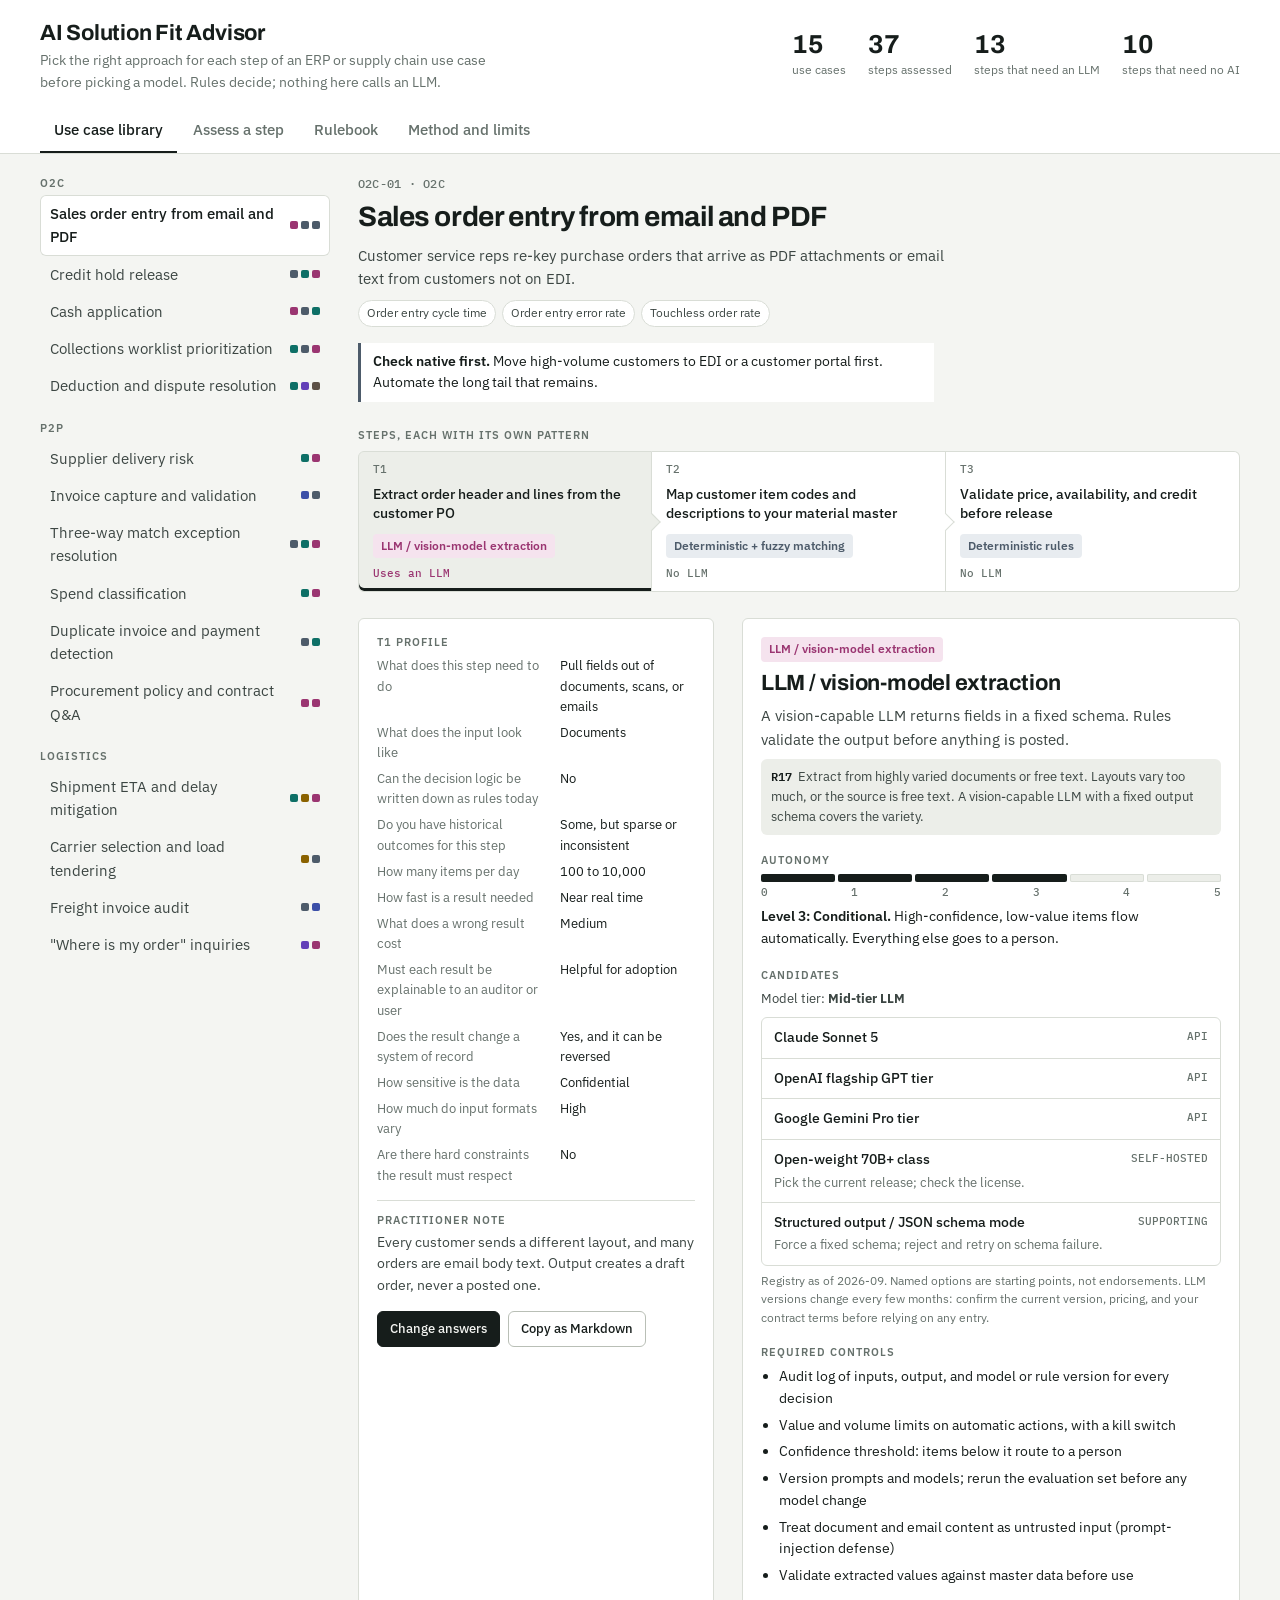
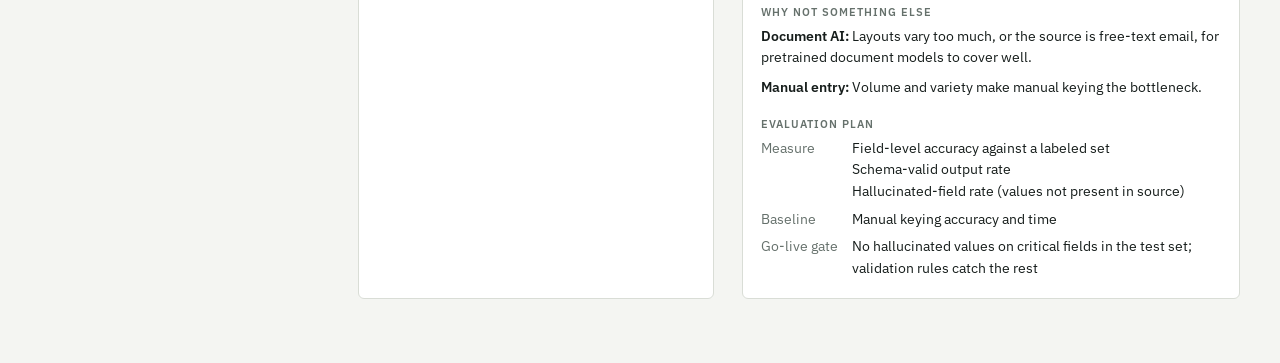
==== index.html @ 7493b0e3 "AI Solution Fit Advisor v1 Rule-based advisor that decomposes ERP and supply chain use cases into st" ====
<!doctype html>
<html lang="en">
<head>
<meta charset="utf-8">
<meta name="viewport" content="width=device-width, initial-scale=1, viewport-fit=cover">
<meta name="description" content="Recommends the right AI approach, or no AI, for each step of an ERP and supply chain use case: rules, ML, optimization, document AI, LLMs, or agents.">
<title>AI Solution Fit Advisor</title>
<link rel="preconnect" href="https://fonts.googleapis.com"><link rel="preconnect" href="https://fonts.gstatic.com" crossorigin><link rel="stylesheet" href="https://fonts.googleapis.com/css2?family=Archivo:wght@600;700&family=IBM+Plex+Mono:wght@500;600&family=IBM+Plex+Sans:wght@400;500;600&display=swap">
<style>
:root {
  --ground: #f4f5f2;
  --surface: #ffffff;
  --surface-2: #eceee9;
  --ink: #161d1b;
  --ink-2: #3c4643;
  --muted: #66716c;
  --line: #d9ddd6;
  --line-strong: #b9bfb6;
  --accent: #1d4ea3;
  --accent-soft: #e3eaf7;
  --focus: #1d4ea3;

  --f-deterministic: #4d5b6a;
  --f-ml: #0d6f66;
  --f-optimization: #8a6200;
  --f-document: #3b4fa8;
  --f-llm: #9a3571;
  --f-agentic: #6340b8;
  --f-human: #5c5046;
  --f-bg-deterministic: #e8ecf0;
  --f-bg-ml: #dff0ed;
  --f-bg-optimization: #f5ecd6;
  --f-bg-document: #e5e9f7;
  --f-bg-llm: #f5e3ee;
  --f-bg-agentic: #ebe5f8;
  --f-bg-human: #efebe6;

  --display: "Archivo", "Helvetica Neue", Arial, sans-serif;
  --body: "IBM Plex Sans", "Segoe UI", system-ui, sans-serif;
  --mono: "IBM Plex Mono", ui-monospace, "SFMono-Regular", Menlo, monospace;
  --radius: 6px;
}
@media (prefers-color-scheme: dark) {
  :root:not([data-theme="light"]) {
    color-scheme: dark;
    --ground: #121614;
    --surface: #1a1f1d;
    --surface-2: #232927;
    --ink: #e9ece8;
    --ink-2: #c3cac6;
    --muted: #93a09a;
    --line: #2f3734;
    --line-strong: #46504c;
    --accent: #8eb0ef;
    --accent-soft: #1f2b40;
    --focus: #8eb0ef;
    --f-deterministic: #a9b7c6;
    --f-ml: #6fd0c4;
    --f-optimization: #e2bb5c;
    --f-document: #a4b3f0;
    --f-llm: #eb95c7;
    --f-agentic: #bca5f2;
    --f-human: #cdbfb2;
    --f-bg-deterministic: #252c34;
    --f-bg-ml: #16302d;
    --f-bg-optimization: #33290f;
    --f-bg-document: #1f2640;
    --f-bg-llm: #3a1d2f;
    --f-bg-agentic: #2a2140;
    --f-bg-human: #2e2925;
  }
}
:root[data-theme="dark"] {
  color-scheme: dark;
  --ground: #121614;
  --surface: #1a1f1d;
  --surface-2: #232927;
  --ink: #e9ece8;
  --ink-2: #c3cac6;
  --muted: #93a09a;
  --line: #2f3734;
  --line-strong: #46504c;
  --accent: #8eb0ef;
  --accent-soft: #1f2b40;
  --focus: #8eb0ef;
  --f-deterministic: #a9b7c6;
  --f-ml: #6fd0c4;
  --f-optimization: #e2bb5c;
  --f-document: #a4b3f0;
  --f-llm: #eb95c7;
  --f-agentic: #bca5f2;
  --f-human: #cdbfb2;
  --f-bg-deterministic: #252c34;
  --f-bg-ml: #16302d;
  --f-bg-optimization: #33290f;
  --f-bg-document: #1f2640;
  --f-bg-llm: #3a1d2f;
  --f-bg-agentic: #2a2140;
  --f-bg-human: #2e2925;
}

* { box-sizing: border-box; }
body {
  margin: 0;
  background: var(--ground);
  color: var(--ink);
  font: 15px/1.55 var(--body);
  -webkit-font-smoothing: antialiased;
}
button, select, input { font: inherit; color: inherit; }
:focus-visible { outline: 2px solid var(--focus); outline-offset: 2px; }
h1, h2, h3, h4 { font-family: var(--display); text-wrap: balance; margin: 0; line-height: 1.2; }
p { margin: 0; }
.wrap { max-width: 1240px; margin: 0 auto; padding-inline: 20px; }

/* Header */
.top { border-bottom: 1px solid var(--line); background: var(--surface); }
.top-inner { display: flex; flex-wrap: wrap; align-items: flex-end; justify-content: space-between; gap: 16px; padding-block: 20px 0; }
.brand h1 { font-size: 22px; font-weight: 700; letter-spacing: -0.01em; }
.brand p { color: var(--muted); font-size: 14px; margin-top: 4px; max-width: 60ch; }
.tabs { display: flex; gap: 2px; margin-top: 14px; flex-wrap: wrap; }
.tab { border: 0; background: none; padding: 10px 14px; cursor: pointer; color: var(--muted); border-bottom: 2px solid transparent; font-weight: 500; }
.tab[aria-selected="true"] { color: var(--ink); border-bottom-color: var(--ink); }
.tab:hover { color: var(--ink); }
.headline { display: flex; gap: 22px; flex-wrap: wrap; padding-bottom: 14px; }
.hstat { display: flex; flex-direction: column; }
.hstat b { font-family: var(--display); font-size: 26px; font-weight: 700; font-variant-numeric: tabular-nums; line-height: 1; }
.hstat span { font-size: 12px; color: var(--muted); margin-top: 4px; max-width: 18ch; }

main { padding-block: 24px 64px; }
.view[hidden] { display: none !important; }

/* Library layout */
.lib { display: grid; grid-template-columns: 290px minmax(0, 1fr); gap: 28px; align-items: start; }
.uc-nav { position: sticky; top: calc(env(safe-area-inset-top, 0px) + 12px); }
.uc-group + .uc-group { margin-top: 18px; }
.uc-group h3 { font: 600 11px/1 var(--body); letter-spacing: 0.09em; text-transform: uppercase; color: var(--muted); margin-bottom: 6px; }
.uc-item { display: grid; grid-template-columns: 1fr auto; gap: 8px; align-items: center; width: 100%; text-align: left; border: 0; background: none; padding: 7px 10px; border-radius: var(--radius); cursor: pointer; color: var(--ink-2); }
.uc-item:hover { background: var(--surface-2); }
.uc-item[aria-current="true"] { background: var(--surface); color: var(--ink); box-shadow: inset 0 0 0 1px var(--line); font-weight: 500; }
.dots { display: flex; gap: 3px; }
.dot { width: 8px; height: 8px; border-radius: 2px; background: var(--c); }
.uc-select { display: none; width: 100%; padding: 10px; border: 1px solid var(--line-strong); border-radius: var(--radius); background: var(--surface); }

.uc-head { display: grid; gap: 10px; }
.eyebrow { font: 500 12px/1 var(--mono); color: var(--muted); letter-spacing: 0.02em; }
.uc-head h2 { font-size: 28px; font-weight: 700; letter-spacing: -0.015em; }
.uc-head .problem { color: var(--ink-2); max-width: 68ch; }
.kpis { display: flex; flex-wrap: wrap; gap: 6px; }
.kpi { font-size: 12px; padding: 3px 8px; border: 1px solid var(--line); border-radius: 99px; color: var(--ink-2); background: var(--surface); }
.native { margin-top: 6px; border-left: 3px solid var(--f-deterministic); padding: 8px 12px; background: var(--surface); max-width: 72ch; font-size: 14px; }
.native b { font-weight: 600; }

/* Decomposition strip */
.section-label { font: 600 11px/1 var(--body); letter-spacing: 0.09em; text-transform: uppercase; color: var(--muted); margin: 28px 0 10px; }
.flow { display: grid; grid-auto-flow: column; grid-auto-columns: minmax(190px, 1fr); gap: 0; overflow-x: auto; padding-bottom: 4px; }
.step { position: relative; text-align: left; border: 1px solid var(--line); background: var(--surface); padding: 12px 14px 12px; cursor: pointer; display: grid; gap: 10px; align-content: space-between; min-height: 120px; }
.step + .step { border-left: 0; }
.step:first-child { border-radius: var(--radius) 0 0 var(--radius); }
.step:last-child { border-radius: 0 var(--radius) var(--radius) 0; }
.step:not(:last-child)::after { content: ""; position: absolute; right: -7px; top: 50%; width: 12px; height: 12px; background: var(--surface); border-top: 1px solid var(--line); border-right: 1px solid var(--line); transform: translateY(-50%) rotate(45deg); z-index: 1; }
.step[aria-pressed="true"] { background: var(--surface-2); box-shadow: inset 0 -3px 0 var(--ink); }
.step[aria-pressed="true"]:not(:last-child)::after { background: var(--surface-2); }
.step .sid { font: 500 11px/1 var(--mono); color: var(--muted); }
.step .sname { font-weight: 500; font-size: 14px; line-height: 1.35; }
.chip { display: inline-flex; align-items: center; gap: 6px; font-size: 12px; font-weight: 600; padding: 3px 8px; border-radius: 4px; color: var(--c); background: var(--cb); width: fit-content; }
.llm-flag { font: 500 11px/1 var(--mono); color: var(--muted); }
.llm-flag.yes { color: var(--f-llm); }

/* Result */
.result { display: grid; grid-template-columns: minmax(0, 5fr) minmax(0, 7fr); gap: 28px; margin-top: 22px; }
.card { background: var(--surface); border: 1px solid var(--line); border-radius: var(--radius); padding: 18px; }
.profile dl { display: grid; grid-template-columns: minmax(0, 1.25fr) minmax(0, 1fr); gap: 6px 14px; margin: 0; font-size: 13px; }
.profile dt { color: var(--muted); }
.profile dd { margin: 0; color: var(--ink); }
.curator { margin-top: 14px; padding-top: 14px; border-top: 1px solid var(--line); font-size: 14px; color: var(--ink-2); }
.curator b { display: block; font: 600 11px/1 var(--body); letter-spacing: 0.09em; text-transform: uppercase; color: var(--muted); margin-bottom: 6px; }
.btn { border: 1px solid var(--line-strong); background: var(--surface); padding: 7px 12px; border-radius: var(--radius); cursor: pointer; font-size: 13px; font-weight: 500; }
.btn:hover { background: var(--surface-2); }
.btn.primary { background: var(--ink); color: var(--ground); border-color: var(--ink); }
.btn-row { display: flex; gap: 8px; flex-wrap: wrap; margin-top: 14px; }

.rec { display: grid; gap: 20px; }
.rec-head { display: grid; gap: 8px; }
.rec-head h3 { font-size: 22px; font-weight: 700; letter-spacing: -0.01em; }
.rec-head .summary { color: var(--ink-2); }
.rule-fired { font-size: 13px; color: var(--ink-2); background: var(--surface-2); border-radius: var(--radius); padding: 8px 10px; }
.rule-fired code { font-family: var(--mono); font-size: 12px; font-weight: 600; color: var(--ink); margin-right: 6px; }
.block h4 { font: 600 11px/1 var(--body); letter-spacing: 0.09em; text-transform: uppercase; color: var(--muted); margin-bottom: 8px; }

.meter { display: grid; grid-template-columns: repeat(6, 1fr); gap: 3px; }
.meter span { height: 8px; border-radius: 2px; background: var(--surface-2); box-shadow: inset 0 0 0 1px var(--line); }
.meter span.on { background: var(--ink); box-shadow: none; }
.meter span.cap { background: repeating-linear-gradient(135deg, var(--line-strong) 0 3px, transparent 3px 6px); box-shadow: inset 0 0 0 1px var(--line); }
.meter-legend { display: flex; justify-content: space-between; font: 500 11px/1 var(--mono); color: var(--muted); margin-top: 5px; }
.auto-text { margin-top: 8px; font-size: 14px; }
.auto-text b { font-weight: 600; }
.caps { margin: 6px 0 0; padding-left: 18px; font-size: 13px; color: var(--muted); }

.cands { display: grid; gap: 0; border: 1px solid var(--line); border-radius: var(--radius); overflow: hidden; }
.cand { display: grid; grid-template-columns: minmax(0, 1fr) auto; gap: 2px 12px; padding: 9px 12px; font-size: 14px; }
.cand + .cand { border-top: 1px solid var(--line); }
.cand .n { font-weight: 500; }
.cand .k { font: 500 11px/1.8 var(--mono); color: var(--muted); text-transform: uppercase; }
.cand .note { grid-column: 1 / -1; color: var(--muted); font-size: 13px; }
.tier { font-size: 13px; color: var(--ink-2); margin-bottom: 8px; }

ul.plain { margin: 0; padding-left: 18px; display: grid; gap: 5px; font-size: 14px; }
.whynot { display: grid; gap: 8px; }
.whynot div { font-size: 14px; }
.whynot b { font-weight: 600; }
.evalp { display: grid; grid-template-columns: auto 1fr; gap: 6px 14px; font-size: 14px; margin: 0; }
.evalp dt { color: var(--muted); }
.evalp dd { margin: 0; }
.notes { border-left: 3px solid var(--accent); background: var(--accent-soft); padding: 10px 12px; border-radius: 0 var(--radius) var(--radius) 0; }
.notes ul { font-size: 14px; }
.disclaimer { font-size: 12px; color: var(--muted); }

/* Assess */
.assess { display: grid; grid-template-columns: minmax(0, 5fr) minmax(0, 7fr); gap: 28px; align-items: start; }
.assess-form { display: grid; gap: 14px; }
.assess-form .intro { color: var(--ink-2); font-size: 14px; }
.field { display: grid; gap: 4px; }
.field label { font-weight: 500; font-size: 14px; }
.field .help { font-size: 12px; color: var(--muted); }
.field select { padding: 8px 10px; border: 1px solid var(--line-strong); border-radius: var(--radius); background: var(--surface); width: 100%; }
.field.changed select { border-color: var(--accent); box-shadow: 0 0 0 1px var(--accent); }
.loaded-from { font-size: 13px; color: var(--muted); }

/* Rulebook */
.tbl-wrap { overflow-x: auto; border: 1px solid var(--line); border-radius: var(--radius); background: var(--surface); }
table { border-collapse: collapse; width: 100%; font-size: 14px; }
th, td { text-align: left; padding: 9px 12px; border-bottom: 1px solid var(--line); vertical-align: top; }
th { font: 600 11px/1.2 var(--body); letter-spacing: 0.08em; text-transform: uppercase; color: var(--muted); background: var(--surface-2); }
tr:last-child td { border-bottom: 0; }
td code { font-family: var(--mono); font-size: 12px; font-weight: 600; }
.prose { max-width: 70ch; display: grid; gap: 14px; }
.prose h2 { font-size: 22px; margin-top: 12px; }
.prose p, .prose li { color: var(--ink-2); }
.prose ul { margin: 0; padding-left: 20px; display: grid; gap: 6px; }
.prose a { color: var(--accent); }
.stack { display: grid; gap: 22px; }

.toast { position: fixed; left: 50%; bottom: calc(env(safe-area-inset-bottom, 0px) + 20px); transform: translateX(-50%); background: var(--ink); color: var(--ground); padding: 8px 14px; border-radius: var(--radius); font-size: 14px; }

@media (max-width: 900px) {
  .lib, .result, .assess { grid-template-columns: 1fr; }
  .uc-nav { position: static; }
  .uc-groups { display: none; }
  .uc-select { display: block; }
}
@media (max-width: 520px) {
  .wrap { padding-inline: 16px; }
  .headline { display: grid; grid-template-columns: repeat(4, minmax(0, 1fr)); gap: 10px; width: 100%; }
  .hstat b { font-size: 21px; }
  .hstat span { font-size: 11px; }
  .uc-head h2 { font-size: 23px; }
  .flow { grid-auto-flow: row; grid-auto-columns: auto; }
  .step + .step { border-left: 1px solid var(--line); border-top: 0; }
  .step:first-child { border-radius: var(--radius) var(--radius) 0 0; }
  .step:last-child { border-radius: 0 0 var(--radius) var(--radius); }
  .step:not(:last-child)::after { right: auto; left: 50%; top: auto; bottom: -7px; transform: translateX(-50%) rotate(135deg); }
  .step { min-height: 0; }
}
@media (prefers-reduced-motion: reduce) { * { transition: none !important; animation: none !important; } }

</style>
</head>
<body>
<header class="top">
  <div class="wrap">
    <div class="top-inner">
      <div class="brand">
        <h1>AI Solution Fit Advisor</h1>
        <p>Pick the right approach for each step of an ERP or supply chain use case before picking a model. Rules decide; nothing here calls an LLM.</p>
      </div>
      <div class="headline" aria-label="Library summary">
        <div class="hstat"><b id="stat-uc">0</b><span>use cases</span></div>
        <div class="hstat"><b id="stat-steps">0</b><span>steps assessed</span></div>
        <div class="hstat"><b id="stat-llm">0</b><span>steps that need an LLM</span></div>
        <div class="hstat"><b id="stat-noai">0</b><span>steps that need no AI</span></div>
      </div>
    </div>
    <nav class="tabs" role="tablist" aria-label="Sections">
      <button class="tab" role="tab" id="tab-library" aria-selected="true">Use case library</button>
      <button class="tab" role="tab" id="tab-assess" aria-selected="false">Assess a step</button>
      <button class="tab" role="tab" id="tab-rules" aria-selected="false">Rulebook</button>
      <button class="tab" role="tab" id="tab-about" aria-selected="false">Method and limits</button>
    </nav>
  </div>
</header>

<main class="wrap">
  <section class="view" id="view-library" role="tabpanel" aria-labelledby="tab-library">
    <div class="lib">
      <aside class="uc-nav">
        <label class="uc-select-label" for="uc-select" hidden>Use case</label>
        <select class="uc-select" id="uc-select" aria-label="Use case"></select>
        <div class="uc-groups" id="uc-groups"></div>
      </aside>
      <div id="uc-detail"></div>
    </div>
  </section>

  <section class="view" id="view-assess" role="tabpanel" aria-labelledby="tab-assess" hidden>
    <div class="assess">
      <form class="card assess-form" id="assess-form" onsubmit="return false">
        <p class="intro">Answer for one step of your use case. The recommendation updates as you change answers. The sample below is loaded from the library; change any answer to see how the recommendation moves.</p>
        <p class="loaded-from" id="loaded-from"></p>
        <div id="assess-fields" class="assess-form"></div>
        <div class="btn-row">
          <button type="button" class="btn primary" id="btn-copy-assess">Copy as Markdown</button>
          <button type="button" class="btn" id="btn-reset">Reset to sample</button>
        </div>
      </form>
      <div class="card" id="assess-result"></div>
    </div>
  </section>

  <section class="view" id="view-rules" role="tabpanel" aria-labelledby="tab-rules" hidden>
    <div class="stack">
      <div class="prose">
        <h2>Rulebook</h2>
        <p>Rules are checked top to bottom and the first match wins. Order encodes precedence: explicit logic beats learned logic, and the shape of the problem beats the format of the input.</p>
      </div>
      <div class="tbl-wrap"><table>
        <thead><tr><th>Rule</th><th>When</th><th>Pattern</th><th>Reason</th></tr></thead>
        <tbody id="rules-body"></tbody>
      </table></div>
      <div class="prose"><h2>Autonomy levels</h2><p>Each pattern has a default level. Error cost, irreversible writes, and explainability requirements cap it.</p></div>
      <div class="tbl-wrap"><table>
        <thead><tr><th>Level</th><th>Name</th><th>Meaning</th></tr></thead>
        <tbody id="auto-body"></tbody>
      </table></div>
      <div class="prose"><h2>Patterns</h2></div>
      <div class="tbl-wrap"><table>
        <thead><tr><th>Pattern</th><th>LLM</th><th>What it is</th><th>Steps in library</th></tr></thead>
        <tbody id="pat-body"></tbody>
      </table></div>
    </div>
  </section>

  <section class="view" id="view-about" role="tabpanel" aria-labelledby="tab-about" hidden>
    <div class="prose">
      <h2>What this is</h2>
      <p>A decision aid for AI architects, SI practices, and presales teams. It breaks an enterprise use case into steps and recommends a solution pattern for each: rules, matching, tabular ML, forecasting, optimization, document AI, LLM patterns, agents, or keeping a person in charge.</p>
      <p>Most use cases turn out to be mixed. A credit hold release process is a rule, a risk model, and an optional LLM summary, not "an AI agent for credit".</p>
      <h2>How it decides</h2>
      <ul>
        <li>Twelve questions describe one step: what it must do, input type, whether the logic is explicit, available history, volume, latency, error cost, explainability, whether it writes to a system of record, data sensitivity, format variability, and constraints.</li>
        <li>An ordered rulebook maps the answers to a pattern. The rule that fired is shown with every result.</li>
        <li>Autonomy, controls, model candidates, and the evaluation plan are derived from the pattern and the answers.</li>
        <li>No LLM is involved in the decision. The same answers always give the same result.</li>
      </ul>
      <h2>Limits</h2>
      <ul>
        <li>The library profiles and notes reflect one practitioner's ERP and supply chain experience. They have not been validated against measured project outcomes.</li>
        <li>Real steps are often borderline between two patterns. Treat the output as a starting position for an architecture review, not a verdict.</li>
        <li>Model names go stale. The registry is dated; check current versions and your contract terms.</li>
        <li>It does not estimate cost or ROI, and it does not look at your data. Data quality problems will break any pattern.</li>
        <li>Scope is O2C, P2P, and logistics. Planning, manufacturing, and service are not covered yet.</li>
      </ul>
      <h2>Source</h2>
      <p>Code is MIT licensed; decision content (rules, patterns, use cases) is CC BY 4.0. Source and issue tracker: <a href="https://github.com/skkanthb/ai-solution-fit-advisor" target="_blank" rel="noopener">github.com/skkanthb/ai-solution-fit-advisor</a>.</p>
    </div>
  </section>
</main>
<textarea id="copy-fallback" hidden rows="8" style="position:fixed;left:16px;right:16px;bottom:70px;width:calc(100% - 32px)" aria-label="Markdown to copy"></textarea>
<div class="toast" id="toast" role="status" hidden></div>

<script>
window.SFA_DATA = {"questions":[{"id":"task","label":"What does this step need to do?","help":"Describe one step, not the whole use case. Most use cases need two or three steps with different patterns.","options":[{"v":"predict","label":"Estimate a score or probability for a record (risk, propensity, ETA)"},{"v":"classify","label":"Assign a category or route (reason code, resolver, taxonomy)"},{"v":"forecast","label":"Predict future values over time (demand, volume, cash)"},{"v":"optimize","label":"Choose the best plan under constraints (allocate, schedule, select)"},{"v":"match","label":"Link records across sources (payment to invoice, item to master)"},{"v":"extract","label":"Pull fields out of documents, scans, or emails"},{"v":"anomaly","label":"Flag unusual or duplicate records"},{"v":"decide","label":"Apply a policy, check, or decision (approve, hold, validate)"},{"v":"answer","label":"Answer questions from policies, contracts, or other documents"},{"v":"generate","label":"Draft text (messages, summaries, explanations)"},{"v":"act","label":"Carry out multi-step actions across systems"}]},{"id":"modality","label":"What does the input look like?","help":"The dominant input for this step.","options":[{"v":"structured","label":"Structured records (ERP tables, master data)"},{"v":"timeseries","label":"Time series (history by period or by event)"},{"v":"documents","label":"Documents (PDF, scans, images)"},{"v":"text","label":"Free text (email, notes, chat)"},{"v":"mixed","label":"Mixed structured and unstructured"}]},{"id":"logic","label":"Can the decision logic be written down as rules today?","help":"If an experienced analyst can state the rule, it is a rule. This is the most important question.","options":[{"v":"full","label":"Yes, fully (tolerances, thresholds, policy tables)"},{"v":"partial","label":"Partly (rules cover the common cases, judgment covers the rest)"},{"v":"none","label":"No (it depends on patterns or judgment)"}]},{"id":"labels","label":"Do you have historical outcomes for this step?","help":"Past decisions or results you could learn from, such as which invoices were paid late or which matches were confirmed.","options":[{"v":"yes","label":"Yes, thousands of recorded outcomes"},{"v":"some","label":"Some, but sparse or inconsistent"},{"v":"none","label":"None"}]},{"id":"volume","label":"How many items per day?","help":"Drives cost and model size.","options":[{"v":"low","label":"Under 100"},{"v":"medium","label":"100 to 10,000"},{"v":"high","label":"Over 10,000"}]},{"id":"latency","label":"How fast is a result needed?","help":"","options":[{"v":"batch","label":"Batch (hourly or daily)"},{"v":"near","label":"Near real time (minutes)"},{"v":"interactive","label":"Interactive (a person is waiting, seconds)"}]},{"id":"errorCost","label":"What does a wrong result cost?","help":"Think financial exposure, compliance, and customer impact.","options":[{"v":"low","label":"Low (easy to spot and correct)"},{"v":"medium","label":"Medium (rework or delay)"},{"v":"high","label":"High (financial loss, compliance breach, customer harm)"}]},{"id":"explain","label":"Must each result be explainable to an auditor or user?","help":"","options":[{"v":"required","label":"Required (audit, regulation, credit decisions)"},{"v":"helpful","label":"Helpful for adoption"},{"v":"none","label":"Not needed"}]},{"id":"writes","label":"Does the result change a system of record?","help":"Posting, releasing, paying, or sending counts as a write.","options":[{"v":"none","label":"No (advisory or read-only)"},{"v":"reversible","label":"Yes, and it can be reversed (draft, hold, reroute)"},{"v":"irreversible","label":"Yes, and it is hard to reverse (payment, release, customer message)"}]},{"id":"sensitivity","label":"How sensitive is the data?","help":"","options":[{"v":"internal","label":"Internal business data"},{"v":"confidential","label":"Confidential (pricing, contracts, customer terms)"},{"v":"regulated","label":"Regulated (personal data, bank or payment data)"}]},{"id":"variability","label":"How much do input formats vary?","help":"For example, one EDI format versus thousands of supplier invoice layouts.","options":[{"v":"low","label":"Low (standard formats)"},{"v":"moderate","label":"Moderate (a known set of layouts)"},{"v":"high","label":"High (open-ended layouts or free text)"}]},{"id":"constraints","label":"Are there hard constraints the result must respect?","help":"Capacity, contracts, budgets, time windows.","options":[{"v":"yes","label":"Yes"},{"v":"no","label":"No"}]}],"patterns":[{"id":"RULES","name":"Deterministic rules","family":"deterministic","usesLLM":false,"summary":"Encode the logic as configuration, decision tables, or code. Check native ERP capability first.","baseAutonomy":5,"whyNot":[{"alt":"LLM","text":"The logic is already known. An LLM would re-derive it probabilistically, add cost and latency, and make the result harder to audit."},{"alt":"Machine learning","text":"Learning a rule you can already state adds training, drift monitoring, and error for no gain."}],"eval":{"metrics":["Rule coverage (share of items decided without manual touch)","Exception rate by rule","Defect rate found in sample audit"],"baseline":"Current manual or native-ERP process","gate":"Zero known rule conflicts; exception queue sized for the team that works it"}},{"id":"FUZZY","name":"Deterministic + fuzzy matching","family":"deterministic","usesLLM":false,"summary":"Exact keys first, then similarity scoring on names, amounts, dates, and references. Route low-confidence matches to a person.","baseAutonomy":4,"whyNot":[{"alt":"LLM","text":"Matching is a scoring problem over structured fields. String similarity and amount/date tolerances are faster, cheaper, and reproducible. An LLM can help only with reading an unusual free-text reference."},{"alt":"Pure rules","text":"Exact-key rules alone leave the long tail (typos, partial payments, truncated references) to manual work."}],"eval":{"metrics":["Auto-match rate","Match precision on a labeled sample (target near 100%)","Recall on known matches"],"baseline":"Current auto-match rate in ERP","gate":"Precision on auto-matched items meets finance tolerance (typically 99%+) before auto-posting"}},{"id":"TABML","name":"Tabular machine learning","family":"ml","usesLLM":false,"summary":"Supervised model (gradient-boosted trees) trained on your historical outcomes, with reason codes per prediction.","baseAutonomy":4,"whyNot":[{"alt":"LLM","text":"LLMs are not trained on your outcome history and do not produce calibrated probabilities on tabular data. A gradient-boosted model is cheaper per prediction, faster, and gives per-record reason codes."},{"alt":"Rules","text":"The signal is a combination of many factors (history, seasonality, counterparty). Hand-written thresholds miss those interactions."}],"eval":{"metrics":["AUC / precision at top-k","Calibration (predicted vs actual rate)","Lift over current rule or heuristic"],"baseline":"Current rule, heuristic, or 'last value' baseline","gate":"Out-of-time backtest beats baseline on the business metric, not only on AUC"}},{"id":"ANOM","name":"Anomaly detection + rules","family":"ml","usesLLM":false,"summary":"Unsupervised scoring of unusual records, layered on explicit checks. Output is a review queue, not an automatic block.","baseAutonomy":1,"whyNot":[{"alt":"LLM","text":"Unusualness is a statistical property of your data distribution. An LLM has no view of that distribution."},{"alt":"Supervised ML","text":"Without confirmed past cases there is nothing to train a classifier on. Start unsupervised and collect reviewer verdicts as labels."}],"eval":{"metrics":["Precision of flagged items after review","Value recovered or prevented","Reviewer workload per week"],"baseline":"Current audit sampling","gate":"Flag volume fits reviewer capacity with precision high enough that reviewers keep using it"}},{"id":"TS","name":"Time-series forecasting","family":"ml","usesLLM":false,"summary":"Statistical and ML forecasters benchmarked against a naive baseline, with forecast intervals.","baseAutonomy":4,"whyNot":[{"alt":"LLM","text":"General LLMs are not forecasting models. Purpose-built statistical, ML, or time-series foundation models are cheaper and measurably better."},{"alt":"Rules","text":"Fixed rules such as 'last year plus 5%' ignore trend shifts and seasonality."}],"eval":{"metrics":["WAPE / MASE by segment","Bias","Forecast value added over naive"],"baseline":"Seasonal naive forecast","gate":"Beats seasonal naive on held-out periods for the segments that matter"}},{"id":"OPT","name":"Mathematical optimization","family":"optimization","usesLLM":false,"summary":"Model the objective and constraints explicitly and solve with an LP/MIP or constraint solver. Planners approve the proposed plan.","baseAutonomy":2,"whyNot":[{"alt":"LLM or agent","text":"Choosing the best plan under hard constraints is a solver problem. LLMs cannot guarantee feasibility or optimality and will violate constraints silently."},{"alt":"Rules","text":"Greedy rules work for simple cases but leave cost on the table when constraints interact."}],"eval":{"metrics":["Cost or service vs current plan","Constraint violations (must be zero)","Planner acceptance rate"],"baseline":"Current planner decisions on the same historical scenarios","gate":"Zero hard-constraint violations on replayed history and a measurable cost or service gain"}},{"id":"DOCAI","name":"Document AI + validation rules","family":"document","usesLLM":false,"summary":"Pretrained document models extract fields; rules validate them against master data. Low-confidence fields go to a person.","baseAutonomy":4,"whyNot":[{"alt":"General LLM","text":"For known document types at volume, pretrained document models give per-field confidence, lower cost, and stable output. Use an LLM or vision model as a fallback for the layouts they miss."},{"alt":"Templates / OCR only","text":"Template OCR breaks every time a supplier changes layout."}],"eval":{"metrics":["Field-level accuracy","Straight-through processing rate","Touches per document"],"baseline":"Current manual keying time and error rate","gate":"Field accuracy on critical fields (amounts, tax, bank) meets finance tolerance with confidence routing on"}},{"id":"LLMEXT","name":"LLM / vision-model extraction","family":"llm","usesLLM":true,"summary":"A vision-capable LLM returns fields in a fixed schema. Rules validate the output before anything is posted.","baseAutonomy":3,"whyNot":[{"alt":"Document AI","text":"Layouts vary too much, or the source is free-text email, for pretrained document models to cover well."},{"alt":"Manual entry","text":"Volume and variety make manual keying the bottleneck."}],"eval":{"metrics":["Field-level accuracy against a labeled set","Schema-valid output rate","Hallucinated-field rate (values not present in source)"],"baseline":"Manual keying accuracy and time","gate":"No hallucinated values on critical fields in the test set; validation rules catch the rest"}},{"id":"SMALL","name":"Small / fine-tuned text classifier","family":"ml","usesLLM":false,"summary":"Embeddings or a small fine-tuned encoder trained on your labeled text. Cheap at volume and consistent.","baseAutonomy":4,"whyNot":[{"alt":"Large LLM","text":"With labeled examples, a small classifier matches or beats a large LLM on a fixed label set at a fraction of the cost and latency."},{"alt":"Keyword rules","text":"Keyword rules break on phrasing variation and need constant upkeep."}],"eval":{"metrics":["Macro F1 across classes","Accuracy on high-value classes","Share auto-classified above confidence threshold"],"baseline":"Current manual coding or keyword rules","gate":"Meets accuracy target on held-out data, with low-confidence items routed to review"}},{"id":"LLMCLS","name":"LLM classification (bootstrap)","family":"llm","usesLLM":true,"summary":"A small, fast LLM classifies with few-shot examples while labels are scarce. Plan to replace it with a small classifier once reviewed labels exist.","baseAutonomy":3,"whyNot":[{"alt":"Small classifier","text":"There are not yet enough labeled examples to train one. Use the LLM's reviewed outputs to build that label set."},{"alt":"Keyword rules","text":"Free text varies too much for keywords to route reliably."}],"eval":{"metrics":["Accuracy on a reviewed sample","Agreement with expert reviewers","Cost per 1,000 items"],"baseline":"Manual triage","gate":"Reviewer agreement meets target; misroutes are recoverable"}},{"id":"RAG","name":"Retrieval-augmented generation","family":"llm","usesLLM":true,"summary":"Retrieve the relevant passages the user is allowed to see, then answer with citations. Say 'not covered' when the sources do not answer.","baseAutonomy":4,"whyNot":[{"alt":"LLM without retrieval","text":"Policies and contracts are private and change. Without retrieval the model guesses."},{"alt":"Fine-tuning","text":"Fine-tuning does not reliably teach facts and must be redone whenever documents change."},{"alt":"Search only","text":"Keyword search returns documents, not answers. Keep it as the retrieval layer."}],"eval":{"metrics":["Answer correctness on a question set written by policy owners","Citation faithfulness","Correct 'not covered' rate"],"baseline":"Time to answer by asking the policy owner","gate":"No uncited claims on the test set; permission-aware retrieval verified"}},{"id":"LLMGEN","name":"LLM drafting with human review","family":"llm","usesLLM":true,"summary":"An LLM drafts text from facts the system already computed. A person reviews before it is sent or filed.","baseAutonomy":2,"whyNot":[{"alt":"Templates","text":"Fixed templates cannot adapt to account context. Keep templates for legally required wording."},{"alt":"LLM deciding","text":"The LLM drafts. It should not decide the facts it is writing about; those come from rules or models upstream."}],"eval":{"metrics":["Reviewer edit rate","Factual errors vs source data","Time saved per item"],"baseline":"Current time to write manually","gate":"No factual contradictions with source data in the review sample"}},{"id":"AGENTRO","name":"Tool-using LLM, read-only","family":"agentic","usesLLM":true,"summary":"An LLM plans lookups across systems through scoped read-only tools and assembles the answer or case file. No writes.","baseAutonomy":4,"whyNot":[{"alt":"Fixed workflow","text":"The lookups needed differ case by case, so a fixed sequence would miss or over-fetch."},{"alt":"Write-capable agent","text":"Gathering information does not need write access. Keeping it read-only removes most of the risk."}],"eval":{"metrics":["Task success on a scenario set","Tool calls per task","Answers contradicting system data"],"baseline":"Time for a person to gather the same information","gate":"Scenario success meets target; no tool outside the read-only scope is callable"}},{"id":"AGENTACT","name":"Bounded agent with approval gates","family":"agentic","usesLLM":true,"summary":"An LLM executes multi-step changes through scoped tools. Each write passes an approval gate and value limit.","baseAutonomy":2,"whyNot":[{"alt":"Fixed workflow / RPA","text":"Use a fixed workflow if the steps are known. An agent is justified only when the path varies case by case."},{"alt":"Full autonomy","text":"Unapproved writes to a system of record are hard to audit and reverse."}],"eval":{"metrics":["Task success on scenarios","Unauthorized or out-of-policy actions (must be zero)","Approval rejection rate"],"baseline":"Manual handling time","gate":"Zero out-of-policy actions in adversarial and replayed scenarios"}},{"id":"HUMAN","name":"Human decision, AI prepares","family":"human","usesLLM":false,"summary":"Keep the decision with a person. Automate data gathering around it and record decisions so they can become training data later.","baseAutonomy":1,"whyNot":[{"alt":"Automating the decision","text":"The logic is not explicit and the cost of a wrong call is high, or there is no history to learn from. Automating now would be guessing."}],"eval":{"metrics":["Decision cycle time","Share of decisions recorded with reason codes"],"baseline":"Current cycle time","gate":"Enough recorded decisions to revisit automation"}}],"registry":{"asOf":"2026-09","disclaimer":"Named options are starting points, not endorsements. LLM versions change every few months: confirm the current version, pricing, and your contract terms before relying on any entry.","patterns":{"RULES":[{"name":"Native ERP configuration","kind":"native","note":"SAP S/4HANA and Oracle ship configurable checks (tolerances, credit rules, validations). Use them before building anything."},{"name":"DMN decision tables","kind":"open-source","note":"Camunda or Drools when rules must live outside the ERP and be owned by the business."},{"name":"SQL / scripted validation","kind":"open-source","note":"For batch checks across systems."}],"FUZZY":[{"name":"RapidFuzz","kind":"open-source","note":"Fast string similarity for names and references."},{"name":"Splink","kind":"open-source","note":"Probabilistic record linkage with explainable match weights."},{"name":"Native ERP matching rules","kind":"native","note":"Most ERPs support rule-based auto-matching. Measure its rate first."}],"TABML":[{"name":"LightGBM","kind":"open-source","note":"Fast gradient-boosted trees; strong default for tabular data."},{"name":"XGBoost","kind":"open-source","note":"Equivalent alternative with broad platform support."},{"name":"CatBoost","kind":"open-source","note":"Handles many categorical fields (customer, material, plant) with less preprocessing."},{"name":"SHAP","kind":"open-source","note":"Per-prediction reason codes for audit and user trust."},{"name":"Logistic regression","kind":"open-source","note":"Baseline to beat, and the fallback when explainability requirements are strict."}],"ANOM":[{"name":"Isolation Forest (scikit-learn)","kind":"open-source","note":"Simple, fast unsupervised baseline."},{"name":"PyOD","kind":"open-source","note":"Library of detectors to benchmark once reviewers have labeled some flags."}],"TS":[{"name":"StatsForecast (AutoETS, AutoARIMA)","kind":"open-source","note":"Fast statistical baselines at scale."},{"name":"MLForecast with LightGBM","kind":"open-source","note":"Global ML model across many series with external drivers."},{"name":"Chronos / TimesFM","kind":"open-source","note":"Time-series foundation models. Benchmark as challengers, not defaults."}],"OPT":[{"name":"Google OR-Tools (CP-SAT)","kind":"open-source","note":"Scheduling, assignment, and routing with complex constraints."},{"name":"HiGHS","kind":"open-source","note":"Open-source LP/MIP solver."},{"name":"Gurobi / IBM CPLEX","kind":"commercial","note":"Commercial solvers for large MIP models."},{"name":"Pyomo / PuLP","kind":"open-source","note":"Modeling layer so the model is solver-independent."}],"DOCAI":[{"name":"Azure AI Document Intelligence (prebuilt invoice)","kind":"cloud","note":"Prebuilt invoice and receipt models with field confidence."},{"name":"Amazon Textract (AnalyzeExpense)","kind":"cloud","note":"Invoice and receipt extraction."},{"name":"Google Document AI (Invoice Parser)","kind":"cloud","note":"Prebuilt invoice processor."},{"name":"Docling","kind":"open-source","note":"Self-hosted document parsing when data cannot leave your environment."}],"SMALL":[{"name":"Sentence embeddings + logistic regression","kind":"open-source","note":"Fast baseline; often enough."},{"name":"SetFit","kind":"open-source","note":"Few-shot fine-tuning of small encoders from a few hundred labels."},{"name":"Fine-tuned ModernBERT or DeBERTa-v3","kind":"open-source","note":"Higher accuracy with thousands of labels; runs on CPU or a small GPU."}]},"llmTiers":{"small":{"label":"Small, fast LLM","options":[{"name":"Claude Haiku 4.5","kind":"api","vendor":"Anthropic"},{"name":"OpenAI small tier (GPT mini class)","kind":"api","vendor":"OpenAI"},{"name":"Google Gemini Flash tier","kind":"api","vendor":"Google"},{"name":"Open-weight 7–32B (Qwen, Llama, Mistral, Gemma families)","kind":"self-hosted","vendor":"Open weights"}]},"mid":{"label":"Mid-tier LLM","options":[{"name":"Claude Sonnet 5","kind":"api","vendor":"Anthropic"},{"name":"OpenAI flagship GPT tier","kind":"api","vendor":"OpenAI"},{"name":"Google Gemini Pro tier","kind":"api","vendor":"Google"},{"name":"Open-weight 70B+ class","kind":"self-hosted","vendor":"Open weights"}]},"frontier":{"label":"Frontier LLM","options":[{"name":"Claude Opus 5.5","kind":"api","vendor":"Anthropic"},{"name":"OpenAI top reasoning tier","kind":"api","vendor":"OpenAI"},{"name":"Google Gemini top tier","kind":"api","vendor":"Google"}]}},"supporting":{"RAG":[{"name":"Hybrid search (BM25 + vectors)","kind":"open-source","note":"OpenSearch, Elasticsearch, or Postgres with pgvector. Policy language needs exact-term matching as well as semantic search."},{"name":"Reranker","kind":"open-source","note":"Cross-encoder reranking to put the right clause first."}],"AGENTRO":[{"name":"MCP servers with read-only scopes","kind":"open-source","note":"Expose ERP/TMS lookups as narrow tools, not raw database access."}],"AGENTACT":[{"name":"MCP servers with per-tool approval","kind":"open-source","note":"Separate read and write tools; writes require approval and carry value limits."}],"LLMEXT":[{"name":"Structured output / JSON schema mode","kind":"api","note":"Force a fixed schema; reject and retry on schema failure."}]}},"useCases":[{"id":"O2C-01","process":"O2C","title":"Sales order entry from email and PDF","problem":"Customer service reps re-key purchase orders that arrive as PDF attachments or email text from customers not on EDI.","kpis":["Order entry cycle time","Order entry error rate","Touchless order rate"],"nativeFirst":"Move high-volume customers to EDI or a customer portal first. Automate the long tail that remains.","tasks":[{"id":"T1","name":"Extract order header and lines from the customer PO","profile":{"task":"extract","modality":"documents","logic":"none","labels":"some","volume":"medium","latency":"near","errorCost":"medium","explain":"helpful","writes":"reversible","sensitivity":"confidential","variability":"high","constraints":"no"},"expected":"LLMEXT","note":"Every customer sends a different layout, and many orders are email body text. Output creates a draft order, never a posted one."},{"id":"T2","name":"Map customer item codes and descriptions to your material master","profile":{"task":"match","modality":"structured","logic":"partial","labels":"yes","volume":"medium","latency":"near","errorCost":"medium","explain":"helpful","writes":"reversible","sensitivity":"internal","variability":"moderate","constraints":"no"},"expected":"FUZZY","note":"Customer-material info records cover most lines. Fuzzy matching on descriptions handles the rest; confirmed matches feed the info records."},{"id":"T3","name":"Validate price, availability, and credit before release","profile":{"task":"decide","modality":"structured","logic":"full","labels":"yes","volume":"medium","latency":"near","errorCost":"high","explain":"required","writes":"reversible","sensitivity":"confidential","variability":"low","constraints":"yes"},"expected":"RULES","note":"Pricing conditions, ATP checks, and credit checks already exist in the ERP. Reuse them on the draft order."}]},{"id":"O2C-02","process":"O2C","title":"Credit hold release","problem":"Orders blocked by credit checks wait in a queue while credit analysts review each one, delaying shipment for customers who would have paid.","kpis":["Time on credit hold","Bad-debt write-offs","Share of holds released without analyst touch"],"nativeFirst":"SAP S/4HANA Credit Management and Oracle credit management support rule-based holds and scoring. Tune those before adding a model.","tasks":[{"id":"T1","name":"Apply credit policy (limit, overdue items, blocks)","profile":{"task":"decide","modality":"structured","logic":"full","labels":"yes","volume":"medium","latency":"near","errorCost":"high","explain":"required","writes":"reversible","sensitivity":"confidential","variability":"low","constraints":"yes"},"expected":"RULES","note":"Credit policy is written down. It stays deterministic."},{"id":"T2","name":"Score the risk of releasing a held order","profile":{"task":"predict","modality":"structured","logic":"partial","labels":"yes","volume":"medium","latency":"batch","errorCost":"high","explain":"required","writes":"reversible","sensitivity":"confidential","variability":"low","constraints":"no"},"expected":"TABML","note":"Years of release decisions and subsequent payment behavior are in AR history. The score prioritizes and pre-approves low-risk holds; analysts own the rest."},{"id":"T3","name":"Summarize account context for the credit analyst","profile":{"task":"generate","modality":"mixed","logic":"none","labels":"none","volume":"low","latency":"interactive","errorCost":"low","explain":"helpful","writes":"none","sensitivity":"confidential","variability":"moderate","constraints":"no"},"expected":"LLMGEN","note":"Summarizes exposure, payment trend, disputes, and the model's reason codes. It explains; it does not decide."}]},{"id":"O2C-03","process":"O2C","title":"Cash application","problem":"Incoming payments arrive with incomplete remittance, and AR staff manually match them to open invoices.","kpis":["Auto-match rate","Unapplied cash balance","Days to apply"],"nativeFirst":"Check the auto-match rate of your ERP's existing cash application rules and any ML cash-application feature you already license.","tasks":[{"id":"T1","name":"Extract remittance details from emails and PDF advices","profile":{"task":"extract","modality":"documents","logic":"none","labels":"some","volume":"medium","latency":"batch","errorCost":"medium","explain":"helpful","writes":"none","sensitivity":"regulated","variability":"high","constraints":"no"},"expected":"LLMEXT","note":"Remittance advices come in every format. Bank data in them means the model must run under enterprise terms or in-region."},{"id":"T2","name":"Match payments to open invoices","profile":{"task":"match","modality":"structured","logic":"partial","labels":"yes","volume":"high","latency":"batch","errorCost":"high","explain":"required","writes":"reversible","sensitivity":"regulated","variability":"moderate","constraints":"no"},"expected":"FUZZY","note":"Invoice numbers, amounts, and customer references carry most of the signal. Partial payments and short-pays need tolerance rules."},{"id":"T3","name":"Suggest matches for residual unmatched payments","profile":{"task":"predict","modality":"structured","logic":"none","labels":"yes","volume":"medium","latency":"batch","errorCost":"high","explain":"required","writes":"reversible","sensitivity":"regulated","variability":"moderate","constraints":"no"},"expected":"TABML","note":"Past manual applications are labels. The model ranks candidate invoice sets for a person to confirm."}]},{"id":"O2C-04","process":"O2C","title":"Collections worklist prioritization","problem":"Collectors work accounts by age or size and miss accounts that are about to go late.","kpis":["DSO","Overdue AR","Collector contacts per recovered dollar"],"nativeFirst":"Most collections modules already build worklists by strategy. Replace only the ranking input.","tasks":[{"id":"T1","name":"Predict which invoices will be paid late","profile":{"task":"predict","modality":"structured","logic":"none","labels":"yes","volume":"high","latency":"batch","errorCost":"medium","explain":"helpful","writes":"none","sensitivity":"confidential","variability":"low","constraints":"no"},"expected":"TABML","note":"Payment history per customer is the strongest signal and sits in AR already."},{"id":"T2","name":"Rank the worklist by expected value at risk","profile":{"task":"decide","modality":"structured","logic":"full","labels":"none","volume":"high","latency":"batch","errorCost":"low","explain":"helpful","writes":"none","sensitivity":"confidential","variability":"low","constraints":"no"},"expected":"RULES","note":"Amount × probability of late payment, sorted. A formula, not a model."},{"id":"T3","name":"Draft dunning emails tailored to the account","profile":{"task":"generate","modality":"mixed","logic":"none","labels":"none","volume":"medium","latency":"batch","errorCost":"medium","explain":"none","writes":"irreversible","sensitivity":"confidential","variability":"moderate","constraints":"no"},"expected":"LLMGEN","note":"Sending to a customer cannot be undone. The collector reviews and sends."}]},{"id":"O2C-05","process":"O2C","title":"Deduction and dispute resolution","problem":"Customers short-pay invoices for pricing, promotions, damages, or shortages. Analysts spend most of their time gathering evidence.","kpis":["Days to resolve","Invalid deductions recovered","Deduction write-offs"],"nativeFirst":"Standardize reason codes in your dispute management module first; classification accuracy depends on them.","tasks":[{"id":"T1","name":"Classify the deduction reason from the customer claim","profile":{"task":"classify","modality":"text","logic":"partial","labels":"yes","volume":"medium","latency":"batch","errorCost":"low","explain":"helpful","writes":"reversible","sensitivity":"confidential","variability":"high","constraints":"no"},"expected":"SMALL","note":"Historical deductions already carry analyst-assigned reason codes."},{"id":"T2","name":"Gather evidence (proof of delivery, price agreement, promo terms)","profile":{"task":"act","modality":"mixed","logic":"partial","labels":"none","volume":"medium","latency":"batch","errorCost":"medium","explain":"helpful","writes":"none","sensitivity":"confidential","variability":"high","constraints":"no"},"expected":"AGENTRO","note":"What to look up depends on the reason code and the customer. Read-only access across ERP, TMS, and trade promotion systems."},{"id":"T3","name":"Decide whether the deduction is valid","profile":{"task":"decide","modality":"mixed","logic":"partial","labels":"some","volume":"medium","latency":"batch","errorCost":"high","explain":"required","writes":"irreversible","sensitivity":"confidential","variability":"high","constraints":"no"},"expected":"HUMAN","note":"Accepting or disputing affects revenue and the customer relationship. The analyst decides from the assembled case file."}]},{"id":"P2P-01","process":"P2P","title":"Supplier delivery risk","problem":"Buyers learn about late deliveries when the goods don't arrive, too late to expedite or re-source.","kpis":["Supplier OTIF","Expedite cost","Production stoppages from late parts"],"nativeFirst":"Confirm supplier confirmations and ASNs are captured consistently; they are the model's best features.","tasks":[{"id":"T1","name":"Predict late delivery risk per PO line","profile":{"task":"predict","modality":"structured","logic":"none","labels":"yes","volume":"high","latency":"batch","errorCost":"medium","explain":"helpful","writes":"none","sensitivity":"internal","variability":"low","constraints":"no"},"expected":"TABML","note":"PO history with promised vs actual receipt dates is the label. Features: supplier, material, lead time, confirmation status, lane."},{"id":"T2","name":"Explain the risk drivers to the buyer","profile":{"task":"generate","modality":"structured","logic":"none","labels":"none","volume":"medium","latency":"interactive","errorCost":"low","explain":"helpful","writes":"none","sensitivity":"internal","variability":"low","constraints":"no"},"expected":"LLMGEN","note":"Turns the model's reason codes into a sentence. Optional; a well-designed table of reason codes may be enough."}]},{"id":"P2P-02","process":"P2P","title":"Invoice capture and validation","problem":"AP keys supplier invoices from PDF and paper, then checks them against vendor master and tax rules.","kpis":["Cost per invoice","Touchless invoice rate","Invoice cycle time"],"nativeFirst":"Push large suppliers to e-invoicing or a supplier portal. Extraction is for the rest.","tasks":[{"id":"T1","name":"Extract header and line fields from supplier invoices","profile":{"task":"extract","modality":"documents","logic":"none","labels":"yes","volume":"high","latency":"batch","errorCost":"high","explain":"helpful","writes":"reversible","sensitivity":"regulated","variability":"moderate","constraints":"no"},"expected":"DOCAI","note":"Invoices are a well-served document type. Prebuilt models with confidence scores beat a general LLM on cost at this volume."},{"id":"T2","name":"Validate against vendor master, PO, and tax rules","profile":{"task":"decide","modality":"structured","logic":"full","labels":"yes","volume":"high","latency":"batch","errorCost":"high","explain":"required","writes":"reversible","sensitivity":"regulated","variability":"low","constraints":"yes"},"expected":"RULES","note":"Bank detail changes must never be accepted from an invoice. That is a control, not a prediction."}]},{"id":"P2P-03","process":"P2P","title":"Three-way match exception resolution","problem":"Invoices that fail PO / goods receipt / invoice matching sit blocked while AP chases buyers and receivers.","kpis":["Blocked invoice aging","Lost early-payment discounts","Exceptions per 1,000 invoices"],"nativeFirst":"Review tolerance keys in SAP or Oracle match tolerances first. Poorly set tolerances create most exceptions.","tasks":[{"id":"T1","name":"Apply price and quantity tolerances","profile":{"task":"decide","modality":"structured","logic":"full","labels":"yes","volume":"high","latency":"batch","errorCost":"high","explain":"required","writes":"reversible","sensitivity":"confidential","variability":"low","constraints":"yes"},"expected":"RULES","note":"Native ERP functionality. No AI."},{"id":"T2","name":"Route each exception to the right resolver","profile":{"task":"classify","modality":"structured","logic":"partial","labels":"yes","volume":"medium","latency":"batch","errorCost":"low","explain":"helpful","writes":"reversible","sensitivity":"internal","variability":"low","constraints":"no"},"expected":"TABML","note":"Exception type, variance, supplier, and plant predict who resolves it. Past resolutions are the labels."},{"id":"T3","name":"Summarize the exception and suggested fix","profile":{"task":"generate","modality":"structured","logic":"none","labels":"none","volume":"medium","latency":"batch","errorCost":"low","explain":"helpful","writes":"none","sensitivity":"internal","variability":"low","constraints":"no"},"expected":"LLMGEN","note":"Cuts reading time for the resolver. The suggested fix comes from rules on the variance type, not from the LLM."}]},{"id":"P2P-04","process":"P2P","title":"Spend classification","problem":"PO and invoice lines are coded inconsistently, so spend analytics and category strategies run on bad data.","kpis":["Share of spend classified","Classification accuracy","Addressable spend identified"],"nativeFirst":"Enforce category selection on catalog and PO forms for new spend. Classification cleans the backlog and free-text lines.","tasks":[{"id":"T1","name":"Classify line descriptions into the category taxonomy","profile":{"task":"classify","modality":"text","logic":"partial","labels":"yes","volume":"high","latency":"batch","errorCost":"low","explain":"none","writes":"reversible","sensitivity":"internal","variability":"high","constraints":"no"},"expected":"SMALL","note":"Existing coded lines are the training set. Volume makes per-call LLM cost add up."},{"id":"T2","name":"Classify new categories that have no labeled examples","profile":{"task":"classify","modality":"text","logic":"none","labels":"none","volume":"low","latency":"batch","errorCost":"low","explain":"none","writes":"reversible","sensitivity":"internal","variability":"high","constraints":"no"},"expected":"LLMCLS","note":"An LLM bootstraps labels for new or rare categories; reviewed results retrain the small classifier."}]},{"id":"P2P-05","process":"P2P","title":"Duplicate invoice and payment detection","problem":"Duplicate invoices slip through when invoice numbers are keyed differently or submitted through two channels.","kpis":["Duplicate payments prevented","Recovery audit findings"],"nativeFirst":"Turn on your ERP's duplicate invoice check and confirm which fields it compares.","tasks":[{"id":"T1","name":"Detect exact and near-duplicate invoices before payment","profile":{"task":"match","modality":"structured","logic":"partial","labels":"some","volume":"high","latency":"batch","errorCost":"high","explain":"required","writes":"reversible","sensitivity":"confidential","variability":"moderate","constraints":"no"},"expected":"FUZZY","note":"Normalized invoice number, amount, date window, and supplier. Holds the invoice for review; it never cancels one."},{"id":"T2","name":"Flag unusual invoices and payment patterns","profile":{"task":"anomaly","modality":"structured","logic":"none","labels":"none","volume":"high","latency":"batch","errorCost":"high","explain":"required","writes":"none","sensitivity":"confidential","variability":"moderate","constraints":"no"},"expected":"ANOM","note":"Split invoices, round amounts, new suppliers with high volume. Output is an audit queue."}]},{"id":"P2P-06","process":"P2P","title":"Procurement policy and contract Q&A","problem":"Buyers and requesters email procurement to ask which policy applies or what a contract says about terms, rebates, or renewal.","kpis":["Time to answer","Policy compliance","Missed rebates or auto-renewals"],"nativeFirst":"Get contracts into one repository with metadata. Q&A over scattered files fails on retrieval, not on the model.","tasks":[{"id":"T1","name":"Answer questions from policy and contract documents","profile":{"task":"answer","modality":"documents","logic":"none","labels":"none","volume":"low","latency":"interactive","errorCost":"medium","explain":"required","writes":"none","sensitivity":"confidential","variability":"high","constraints":"no"},"expected":"RAG","note":"An LLM is the right tool here. Answers cite the clause, and users see only contracts they are permitted to see."},{"id":"T2","name":"Extract key terms (payment terms, rebates, expiry, auto-renewal)","profile":{"task":"extract","modality":"documents","logic":"none","labels":"some","volume":"low","latency":"batch","errorCost":"medium","explain":"required","writes":"reversible","sensitivity":"confidential","variability":"high","constraints":"no"},"expected":"LLMEXT","note":"Contract language varies too much for templates. Extracted terms populate contract metadata after review."}]},{"id":"LOG-01","process":"Logistics","title":"Shipment ETA and delay mitigation","problem":"Planners find out about late shipments from customers or carriers, then scramble to re-plan affected orders.","kpis":["Customer OTIF","Expedite cost","Proactive delay notifications"],"nativeFirst":"Get carrier milestone events flowing into the TMS or a visibility platform. Without events, there is nothing to predict from.","tasks":[{"id":"T1","name":"Predict ETA and delay risk per shipment","profile":{"task":"predict","modality":"timeseries","logic":"none","labels":"yes","volume":"high","latency":"near","errorCost":"medium","explain":"helpful","writes":"none","sensitivity":"internal","variability":"moderate","constraints":"no"},"expected":"TABML","note":"Lane, carrier, milestone timing, and dwell history. Visibility platforms may already provide this; compare before building."},{"id":"T2","name":"Re-plan affected orders (reallocate stock, expedite, split)","profile":{"task":"optimize","modality":"structured","logic":"partial","labels":"some","volume":"low","latency":"near","errorCost":"high","explain":"helpful","writes":"reversible","sensitivity":"internal","variability":"moderate","constraints":"yes"},"expected":"OPT","note":"Inventory, customer priority, and expedite cost trade off under capacity limits. The planner approves the plan."},{"id":"T3","name":"Draft the customer delay notification","profile":{"task":"generate","modality":"structured","logic":"none","labels":"none","volume":"medium","latency":"near","errorCost":"medium","explain":"none","writes":"irreversible","sensitivity":"confidential","variability":"low","constraints":"no"},"expected":"LLMGEN","note":"Uses the new ETA and the approved plan. Reviewed before sending, or templated if wording must be fixed."}]},{"id":"LOG-02","process":"Logistics","title":"Carrier selection and load tendering","problem":"Loads are tendered by habit or a static routing guide, missing cheaper or more reliable options.","kpis":["Freight cost per unit","Tender acceptance rate","On-time pickup"],"nativeFirst":"Most TMS platforms include an optimizer. Check whether it is configured and used before building one.","tasks":[{"id":"T1","name":"Select carrier and mode per load","profile":{"task":"optimize","modality":"structured","logic":"partial","labels":"yes","volume":"medium","latency":"batch","errorCost":"medium","explain":"helpful","writes":"reversible","sensitivity":"confidential","variability":"low","constraints":"yes"},"expected":"OPT","note":"Rates, capacity commitments, service levels, and allocation targets are constraints. That is a solver problem."},{"id":"T2","name":"Apply routing guide and contract rules","profile":{"task":"decide","modality":"structured","logic":"full","labels":"yes","volume":"medium","latency":"batch","errorCost":"medium","explain":"required","writes":"reversible","sensitivity":"confidential","variability":"low","constraints":"yes"},"expected":"RULES","note":"Hazmat, customer-mandated carriers, and lane restrictions are hard rules applied before and after optimization."}]},{"id":"LOG-03","process":"Logistics","title":"Freight invoice audit","problem":"Carrier invoices include accessorials and rate errors that go unchecked and get paid.","kpis":["Overbilling recovered","Audit cost per invoice"],"nativeFirst":"Receive EDI 210 invoices where possible; audit is then mostly rules.","tasks":[{"id":"T1","name":"Compare billed charges to contracted rates and accessorials","profile":{"task":"decide","modality":"structured","logic":"full","labels":"yes","volume":"high","latency":"batch","errorCost":"medium","explain":"required","writes":"reversible","sensitivity":"confidential","variability":"low","constraints":"yes"},"expected":"RULES","note":"Rate tables and accessorial schedules are explicit. This use case needs little or no AI."},{"id":"T2","name":"Extract data from non-EDI freight invoices","profile":{"task":"extract","modality":"documents","logic":"none","labels":"some","volume":"medium","latency":"batch","errorCost":"medium","explain":"helpful","writes":"reversible","sensitivity":"confidential","variability":"moderate","constraints":"no"},"expected":"DOCAI","note":"A known set of carrier layouts. Prebuilt or custom-trained document models."}]},{"id":"LOG-04","process":"Logistics","title":"\"Where is my order\" inquiries","problem":"Customer service answers order-status emails and chats by looking up the order, delivery, and shipment in three systems.","kpis":["Inquiry handling time","First-contact resolution","Inquiry volume per order"],"nativeFirst":"A self-service order-status page removes a large share of these inquiries without any AI.","tasks":[{"id":"T1","name":"Look up order, delivery, and shipment status and answer","profile":{"task":"act","modality":"text","logic":"partial","labels":"none","volume":"medium","latency":"interactive","errorCost":"low","explain":"none","writes":"none","sensitivity":"confidential","variability":"high","constraints":"no"},"expected":"AGENTRO","note":"Read-only tools into ERP and TMS. The customer must be verified before any order data is returned."},{"id":"T2","name":"Detect complaints and claims that need a person","profile":{"task":"classify","modality":"text","logic":"partial","labels":"some","volume":"medium","latency":"interactive","errorCost":"medium","explain":"none","writes":"reversible","sensitivity":"confidential","variability":"high","constraints":"no"},"expected":"LLMCLS","note":"Damage claims, cancellations, and angry customers route to a person immediately."}]}]};
</script>
<script>
/*
 * AI Solution Fit Advisor — decision engine.
 * Pure functions, no dependencies. Runs in the browser and in Node.
 * The engine is deterministic: same profile in, same recommendation out.
 */
(function (root) {
  "use strict";

  var STRUCTURED = ["structured", "timeseries"];
  function isStructured(p) { return STRUCTURED.indexOf(p.modality) !== -1; }

  // Ordered rulebook. First match wins. Order encodes precedence:
  // explicit logic beats learned logic; problem shape beats input format.
  var RULES = [
    { id: "R01", pattern: "HUMAN", when: function (p) { return p.task === "forecast" && p.labels === "none"; },
      label: "Forecast with no history",
      why: "There is no history to learn from. Start with planner judgment and a naive baseline, and start recording actuals." },
    { id: "R02", pattern: "TS", when: function (p) { return p.task === "forecast"; },
      label: "Forecast with history",
      why: "Predicting values over time from history is a forecasting problem. Use purpose-built forecasters benchmarked against a naive baseline." },
    { id: "R03", pattern: "OPT", when: function (p) { return p.task === "optimize" && p.constraints === "yes"; },
      label: "Choose a plan under hard constraints",
      why: "Choosing the best plan under hard constraints needs a solver that guarantees feasibility." },
    { id: "R04", pattern: "RULES", when: function (p) { return p.task === "optimize"; },
      label: "Choose a plan, no hard constraints",
      why: "Without binding constraints, ranking by a cost or value formula is usually enough." },
    { id: "R05", pattern: "RULES",
      when: function (p) { return p.logic === "full" && (isStructured(p) || p.task === "act" || p.task === "generate"); },
      label: "Logic fully explicit",
      why: "The logic can already be written down. If you can write the rule, write the rule. For actions, that means a fixed workflow; for text, a template." },
    { id: "R06", pattern: "HUMAN", when: function (p) { return p.task === "decide" && p.errorCost === "high"; },
      label: "Judgment call with high error cost",
      why: "The decision is not fully explicit and a wrong call is costly. Keep the decision with a person and automate the preparation." },
    { id: "R07", pattern: "TABML", when: function (p) { return p.task === "decide" && isStructured(p) && p.labels === "yes"; },
      label: "Judgment call, structured data, recorded outcomes",
      why: "Past decisions on structured data can train a model that imitates them, with reason codes." },
    { id: "R08", pattern: "HUMAN", when: function (p) { return p.task === "decide"; },
      label: "Judgment call, no basis to automate",
      why: "There is neither explicit logic nor enough recorded outcomes to automate this decision yet." },
    { id: "R09", pattern: "FUZZY", when: function (p) { return p.task === "match"; },
      label: "Link records across sources",
      why: "Linking records is a scoring problem over keys and tolerances: exact rules first, similarity for the rest." },
    { id: "R10", pattern: "TABML", when: function (p) { return p.task === "anomaly" && p.labels === "yes"; },
      label: "Unusual records with confirmed past cases",
      why: "Confirmed past cases make this a supervised classification problem." },
    { id: "R11", pattern: "ANOM", when: function (p) { return p.task === "anomaly"; },
      label: "Unusual records, no confirmed cases",
      why: "Without confirmed past cases, score unusualness statistically and build labels from reviewer verdicts." },
    { id: "R12", pattern: "TABML",
      when: function (p) { return (p.task === "predict" || p.task === "classify") && isStructured(p) && p.labels !== "none"; },
      label: "Score or classify structured records with history",
      why: "Structured records with historical outcomes are the home ground of gradient-boosted models." },
    { id: "R13", pattern: "HUMAN",
      when: function (p) { return (p.task === "predict" || p.task === "classify") && isStructured(p); },
      label: "Score structured records, no history",
      why: "No outcomes to learn from. Use simple heuristics, let people decide, and record outcomes so a model becomes possible." },
    { id: "R14", pattern: "SMALL",
      when: function (p) { return (p.task === "predict" || p.task === "classify") && p.labels === "yes"; },
      label: "Classify text with many labeled examples",
      why: "Labeled text lets a small classifier do the job consistently and cheaply." },
    { id: "R15", pattern: "LLMCLS", when: function (p) { return p.task === "predict" || p.task === "classify"; },
      label: "Classify text with few or no labels",
      why: "Too few labels to train a classifier. A small LLM can classify few-shot while reviewed outputs build the label set." },
    { id: "R16", pattern: "DOCAI", when: function (p) { return p.task === "extract" && p.modality === "documents" && p.variability !== "high"; },
      label: "Extract from documents with known layouts",
      why: "Known document types with a limited set of layouts are well served by pretrained document models with field confidence." },
    { id: "R17", pattern: "LLMEXT", when: function (p) { return p.task === "extract"; },
      label: "Extract from highly varied documents or free text",
      why: "Layouts vary too much, or the source is free text. A vision-capable LLM with a fixed output schema covers the variety." },
    { id: "R18", pattern: "RAG", when: function (p) { return p.task === "answer"; },
      label: "Answer questions from documents",
      why: "Answers must come from your documents. Retrieve first, then generate with citations." },
    { id: "R19", pattern: "LLMGEN", when: function (p) { return p.task === "generate"; },
      label: "Draft text that varies by case",
      why: "Drafting varied text is what LLMs are good at. Facts come from upstream systems; a person reviews." },
    { id: "R20", pattern: "AGENTRO", when: function (p) { return p.task === "act" && p.writes === "none"; },
      label: "Variable multi-step lookups, no writes",
      why: "The steps vary by case, so a tool-using LLM plans them. It needs only read access." },
    { id: "R21", pattern: "AGENTACT", when: function (p) { return p.task === "act"; },
      label: "Variable multi-step actions with writes",
      why: "The steps vary by case and change systems of record. Use a bounded agent with approval on every write." }
  ];
  var FALLBACK = { id: "R99", pattern: "HUMAN", label: "No rule matched", why: "The profile did not match a known pattern. Keep a person in the loop and refine the step definition." };

  var AUTONOMY = [
    { level: 0, name: "No automation", text: "People do the work." },
    { level: 1, name: "Informs", text: "The system surfaces scores, flags, or context. A person decides and acts." },
    { level: 2, name: "Recommends", text: "The system proposes a specific result. A person approves every item." },
    { level: 3, name: "Conditional", text: "High-confidence, low-value items flow automatically. Everything else goes to a person." },
    { level: 4, name: "Supervised", text: "Acts on all items within limits. People review exceptions and samples." },
    { level: 5, name: "Autonomous", text: "Deterministic and fully automated, with monitoring." }
  ];

  function indexBy(list, key) { var o = {}; list.forEach(function (x) { o[x[key]] = x; }); return o; }

  function classify(profile) {
    for (var i = 0; i < RULES.length; i++) { if (RULES[i].when(profile)) return RULES[i]; }
    return FALLBACK;
  }

  function autonomy(pattern, p) {
    var base = pattern.baseAutonomy;
    var caps = [];
    var deterministic = pattern.id === "RULES";
    if (p.writes === "irreversible") caps.push({ max: deterministic ? 4 : 2, reason: "Writes that are hard to reverse need a person to approve each one." });
    if (!deterministic && p.errorCost === "high") caps.push({ max: 3, reason: "High error cost: only high-confidence items may flow without review." });
    if (pattern.usesLLM && p.explain === "required") caps.push({ max: 3, reason: "LLM outputs cannot be fully explained, so auditable results need review." });
    if (pattern.usesLLM && p.writes !== "none" && p.errorCost !== "low") caps.push({ max: 3, reason: "LLM output that changes a record needs a checkpoint when errors cost more than rework." });
    var level = caps.reduce(function (m, c) { return Math.min(m, c.max); }, base);
    var binding = caps.filter(function (c) { return c.max === level && level < base; });
    return { level: level, base: base, name: AUTONOMY[level].name, text: AUTONOMY[level].text, caps: binding };
  }

  function controls(pattern, p, level) {
    var c = [];
    var fam = pattern.family;
    c.push("Audit log of inputs, output, and model or rule version for every decision");
    if (p.writes !== "none" && level <= 2) c.push("Human approval before anything is posted or sent");
    if (p.writes !== "none" && level >= 3) c.push("Value and volume limits on automatic actions, with a kill switch");
    if (["TABML", "SMALL", "DOCAI", "LLMEXT", "FUZZY", "LLMCLS"].indexOf(pattern.id) !== -1) c.push("Confidence threshold: items below it route to a person");
    if (p.explain === "required") {
      var how = { TABML: "SHAP reason codes per prediction", RULES: "the rule ID that fired", FUZZY: "the fields and scores behind each match", RAG: "citations to the source clause" }[pattern.id] || "a recorded rationale";
      c.push("Explainability: store " + how);
    }
    if (fam === "ml" || pattern.id === "DOCAI") c.push("Monitor accuracy and data drift; set a retraining cadence");
    if (pattern.usesLLM) c.push("Version prompts and models; rerun the evaluation set before any model change");
    if (pattern.usesLLM && ["documents", "text", "mixed"].indexOf(p.modality) !== -1) c.push("Treat document and email content as untrusted input (prompt-injection defense)");
    if (pattern.id === "LLMEXT") c.push("Validate extracted values against master data before use");
    if (pattern.id === "RAG") c.push("Permission-aware retrieval: users see only documents they can already access");
    if (pattern.id === "RAG") c.push("Answer 'not covered' when sources do not contain the answer");
    if (fam === "agentic") c.push("Least-privilege tools; step and cost limits per task");
    if (pattern.id === "AGENTACT") c.push("Separate read and write tools; idempotent writes; segregation of duties");
    if (p.sensitivity === "regulated") c.push("Regulated data: redact or keep in-region; contract for no training and minimal retention");
    if (p.errorCost === "high" && level >= 3) c.push("Periodic sample audit of automatic decisions");
    return c;
  }

  function llmTier(id, p) {
    if (id === "LLMCLS") return "small";
    if (id === "LLMGEN") return p.errorCost === "high" ? "mid" : "small";
    if (id === "LLMEXT") return p.volume === "high" && p.variability !== "high" ? "small" : "mid";
    if (id === "RAG") return p.volume === "high" && p.errorCost === "low" ? "small" : "mid";
    return "mid";
  }

  function candidates(pattern, p, registry) {
    var out = [];
    var regulated = p.sensitivity === "regulated";
    var tier = null;
    if (pattern.usesLLM) {
      tier = llmTier(pattern.id, p);
      var opts = registry.llmTiers[tier].options.slice();
      if (regulated) opts.sort(function (a, b) { return (a.kind === "self-hosted" ? 0 : 1) - (b.kind === "self-hosted" ? 0 : 1); });
      opts.forEach(function (o) {
        out.push({ name: o.name, kind: o.kind, note: o.kind === "api" && regulated ? "Only under an enterprise agreement with in-region processing and no training on your data." : (o.kind === "self-hosted" ? "Pick the current release; check the license." : "") });
      });
      if (pattern.id === "AGENTACT") out.push({ name: registry.llmTiers.frontier.label + " for long multi-step tasks", kind: "api", note: registry.llmTiers.frontier.options.map(function (o) { return o.name; }).join(", ") });
    } else {
      (registry.patterns[pattern.id] || []).forEach(function (o) {
        out.push({ name: o.name, kind: o.kind, note: o.note + (o.kind === "cloud" && regulated ? " Use an in-region deployment." : "") });
      });
    }
    (registry.supporting[pattern.id] || []).forEach(function (o) { out.push({ name: o.name, kind: o.kind, note: o.note, supporting: true }); });
    return { tier: tier ? registry.llmTiers[tier].label : null, items: out };
  }

  function notes(pattern, p) {
    var n = [];
    if (p.logic === "partial" && ["RULES", "HUMAN"].indexOf(pattern.id) === -1) n.push("Put the explicit rules in front. They settle the cases they can; this pattern handles the rest.");
    if (p.labels === "some" && (pattern.family === "ml")) n.push("Labels are sparse. Start with a simple model and invest in label quality before tuning.");
    if (p.volume === "low" && pattern.family === "ml") n.push("Under 100 items a day, confirm the build and upkeep cost is justified against a person doing it.");
    if (pattern.usesLLM && p.volume === "high") n.push("At over 10,000 items a day, per-call cost matters. Measure it, and consider distilling to a smaller model.");
    if (pattern.usesLLM && p.latency === "interactive" && pattern.id !== "LLMCLS") n.push("Interactive latency: stream responses and cap the number of tool calls or retrieved passages.");
    return n;
  }

  function assess(profile, data) {
    var pats = indexBy(data.patterns, "id");
    var rule = classify(profile);
    var pattern = pats[rule.pattern];
    var auto = autonomy(pattern, profile);
    return {
      rule: { id: rule.id, label: rule.label, why: rule.why },
      pattern: pattern,
      autonomy: auto,
      controls: controls(pattern, profile, auto.level),
      candidates: candidates(pattern, profile, data.registry),
      notes: notes(pattern, profile),
      whyNot: pattern.whyNot,
      evalPlan: pattern.eval
    };
  }

  function rulebook() {
    return RULES.concat([FALLBACK]).map(function (r) { return { id: r.id, pattern: r.pattern, label: r.label, why: r.why }; });
  }

  var api = { assess: assess, classify: classify, rulebook: rulebook, AUTONOMY: AUTONOMY };
  if (typeof module !== "undefined" && module.exports) module.exports = api;
  else root.SFAEngine = api;
})(this);

</script>
<script>
(function () {
  "use strict";
  var D = window.SFA_DATA;
  var E = window.SFAEngine;
  var data = { patterns: D.patterns, registry: D.registry };
  var PAT = {}; D.patterns.forEach(function (p) { PAT[p.id] = p; });
  var Q = {}; D.questions.forEach(function (q) { Q[q.id] = q; });
  var FAMILY = { deterministic: "No AI", ml: "Machine learning", optimization: "Optimization", document: "Document AI", llm: "LLM", agentic: "Agentic", human: "Human" };

  function esc(s) { return String(s).replace(/[&<>"']/g, function (c) { return { "&": "&amp;", "<": "&lt;", ">": "&gt;", '"': "&quot;", "'": "&#39;" }[c]; }); }
  function $(sel) { return document.querySelector(sel); }
  function famVars(f) { return "--c:var(--f-" + f + ");--cb:var(--f-bg-" + f + ")"; }
  function chip(p) { return '<span class="chip" style="' + famVars(p.family) + '">' + esc(p.name) + "</span>"; }
  function optLabel(qid, v) { var o = Q[qid].options.filter(function (x) { return x.v === v; })[0]; return o ? o.label : v; }
  function short(label) { return label.replace(/\s*\(.*\)\s*$/, ""); }
  function slug(id) { return id.toLowerCase(); }

  // ---------- Results rendering (shared by Library and Assess) ----------
  function renderResult(r) {
    var p = r.pattern, a = r.autonomy;
    var meter = "";
    for (var i = 0; i <= 5; i++) meter += '<span class="' + (i <= a.level ? "on" : (i <= a.base ? "cap" : "")) + '"></span>';
    var caps = a.caps.length ? '<ul class="caps">' + a.caps.map(function (c) { return "<li>Capped: " + esc(c.reason) + "</li>"; }).join("") + "</ul>" : "";
    var cands = r.candidates.items.length
      ? (r.candidates.tier ? '<p class="tier">Model tier: <b>' + esc(r.candidates.tier) + "</b></p>" : "") +
        '<div class="cands">' + r.candidates.items.map(function (c) {
          return '<div class="cand"><span class="n">' + esc(c.name) + '</span><span class="k">' + esc(c.supporting ? "supporting" : c.kind) + "</span>" + (c.note ? '<span class="note">' + esc(c.note) + "</span>" : "") + "</div>";
        }).join("") + "</div>" +
        '<p class="disclaimer" style="margin-top:6px">Registry as of ' + esc(D.registry.asOf) + ". " + esc(D.registry.disclaimer) + "</p>"
      : '<p class="disclaimer">No model to select. The work is in process design and recording decisions.</p>';
    return '<div class="rec">' +
      '<div class="rec-head">' + chip(p) +
        "<h3>" + esc(p.name) + "</h3>" +
        '<p class="summary">' + esc(p.summary) + "</p>" +
        '<p class="rule-fired"><code>' + esc(r.rule.id) + "</code>" + esc(r.rule.label) + ". " + esc(r.rule.why) + "</p>" +
      "</div>" +
      (r.notes.length ? '<div class="notes"><ul class="plain">' + r.notes.map(function (n) { return "<li>" + esc(n) + "</li>"; }).join("") + "</ul></div>" : "") +
      '<div class="block"><h4>Autonomy</h4><div class="meter" aria-label="Autonomy level ' + a.level + ' of 5">' + meter + '</div>' +
        '<div class="meter-legend"><span>0</span><span>1</span><span>2</span><span>3</span><span>4</span><span>5</span></div>' +
        '<p class="auto-text"><b>Level ' + a.level + ": " + esc(a.name) + ".</b> " + esc(a.text) + "</p>" + caps + "</div>" +
      '<div class="block"><h4>Candidates</h4>' + cands + "</div>" +
      '<div class="block"><h4>Required controls</h4><ul class="plain">' + r.controls.map(function (c) { return "<li>" + esc(c) + "</li>"; }).join("") + "</ul></div>" +
      '<div class="block"><h4>Why not something else</h4><div class="whynot">' + r.whyNot.map(function (w) { return "<div><b>" + esc(w.alt) + ":</b> " + esc(w.text) + "</div>"; }).join("") + "</div></div>" +
      '<div class="block"><h4>Evaluation plan</h4><dl class="evalp"><dt>Measure</dt><dd>' + r.evalPlan.metrics.map(esc).join("<br>") + "</dd><dt>Baseline</dt><dd>" + esc(r.evalPlan.baseline) + "</dd><dt>Go-live gate</dt><dd>" + esc(r.evalPlan.gate) + "</dd></dl></div>" +
    "</div>";
  }

  function toMarkdown(title, profile, r) {
    var L = [];
    L.push("## " + title, "");
    L.push("**Recommended pattern:** " + r.pattern.name + " (" + FAMILY[r.pattern.family] + ")");
    L.push("**Rule:** " + r.rule.id + " " + r.rule.label + ". " + r.rule.why);
    L.push("**Autonomy:** Level " + r.autonomy.level + " (" + r.autonomy.name + "). " + r.autonomy.text, "");
    L.push("### Profile");
    D.questions.forEach(function (q) { L.push("- " + q.label + " " + short(optLabel(q.id, profile[q.id]))); });
    if (r.notes.length) { L.push("", "### Notes"); r.notes.forEach(function (n) { L.push("- " + n); }); }
    if (r.candidates.items.length) {
      L.push("", "### Candidates" + (r.candidates.tier ? " (" + r.candidates.tier + ")" : ""));
      r.candidates.items.forEach(function (c) { L.push("- " + c.name + (c.note ? ": " + c.note : "")); });
    }
    L.push("", "### Required controls"); r.controls.forEach(function (c) { L.push("- " + c); });
    L.push("", "### Why not something else"); r.whyNot.forEach(function (w) { L.push("- **" + w.alt + ":** " + w.text); });
    L.push("", "### Evaluation plan", "- Measure: " + r.evalPlan.metrics.join("; "), "- Baseline: " + r.evalPlan.baseline, "- Go-live gate: " + r.evalPlan.gate);
    L.push("", "_Generated by AI Solution Fit Advisor. Registry as of " + D.registry.asOf + "._");
    return L.join("\n");
  }

  var toastTimer;
  function toast(msg) {
    var t = $("#toast"); t.textContent = msg; t.hidden = false;
    clearTimeout(toastTimer); toastTimer = setTimeout(function () { t.hidden = true; }, 2200);
  }
  function copy(text, btn) {
    var done = function () { toast("Copied as Markdown"); };
    try {
      navigator.clipboard.writeText(text).then(done, function () { fallbackCopy(text); });
    } catch (e) { fallbackCopy(text); }
  }
  function fallbackCopy(text) {
    var ta = $("#copy-fallback"); ta.hidden = false; ta.value = text; ta.focus(); ta.select();
    toast("Select all and copy the text below");
  }

  // ---------- Stats ----------
  var allTasks = [];
  D.useCases.forEach(function (uc) { uc.tasks.forEach(function (t) { allTasks.push({ uc: uc, t: t, r: E.assess(t.profile, data) }); }); });
  var llmCount = allTasks.filter(function (x) { return x.r.pattern.usesLLM; }).length;
  var noAiCount = allTasks.filter(function (x) { return x.r.pattern.family === "deterministic"; }).length;
  $("#stat-uc").textContent = D.useCases.length;
  $("#stat-steps").textContent = allTasks.length;
  $("#stat-llm").textContent = llmCount;
  $("#stat-noai").textContent = noAiCount;

  // ---------- Library ----------
  var current = { uc: D.useCases[0], task: 0 };
  function renderNav() {
    var groups = {};
    D.useCases.forEach(function (uc) { (groups[uc.process] = groups[uc.process] || []).push(uc); });
    var html = "", sel = "";
    Object.keys(groups).forEach(function (g) {
      html += '<div class="uc-group"><h3>' + esc(g) + "</h3>";
      sel += '<optgroup label="' + esc(g) + '">';
      groups[g].forEach(function (uc) {
        var dots = uc.tasks.map(function (t) { var f = E.assess(t.profile, data).pattern.family; return '<span class="dot" style="--c:var(--f-' + f + ')"></span>'; }).join("");
        html += '<button class="uc-item" data-uc="' + esc(uc.id) + '"' + (uc === current.uc ? ' aria-current="true"' : "") + "><span>" + esc(uc.title) + '</span><span class="dots" aria-hidden="true">' + dots + "</span></button>";
        sel += '<option value="' + esc(uc.id) + '"' + (uc === current.uc ? " selected" : "") + ">" + esc(uc.title) + "</option>";
      });
      html += "</div>"; sel += "</optgroup>";
    });
    $("#uc-groups").innerHTML = html;
    $("#uc-select").innerHTML = sel;
  }

  function renderUseCase() {
    var uc = current.uc;
    var flow = uc.tasks.map(function (t, i) {
      var r = E.assess(t.profile, data);
      return '<button class="step" data-task="' + i + '" aria-pressed="' + (i === current.task) + '">' +
        '<span class="sid">' + esc(t.id) + "</span>" +
        '<span class="sname">' + esc(t.name) + "</span>" +
        "<span>" + chip(r.pattern) + "</span>" +
        '<span class="llm-flag' + (r.pattern.usesLLM ? " yes" : "") + '">' + (r.pattern.usesLLM ? "Uses an LLM" : "No LLM") + "</span>" +
      "</button>";
    }).join("");
    var t = uc.tasks[current.task];
    var r = E.assess(t.profile, data);
    var dl = D.questions.map(function (q) { return "<dt>" + esc(q.label.replace(/\?$/, "")) + "</dt><dd>" + esc(short(optLabel(q.id, t.profile[q.id]))) + "</dd>"; }).join("");
    $("#uc-detail").innerHTML =
      '<div class="uc-head"><span class="eyebrow">' + esc(uc.id) + " · " + esc(uc.process) + "</span>" +
        "<h2>" + esc(uc.title) + "</h2>" +
        '<p class="problem">' + esc(uc.problem) + "</p>" +
        '<div class="kpis">' + uc.kpis.map(function (k) { return '<span class="kpi">' + esc(k) + "</span>"; }).join("") + "</div>" +
        '<p class="native"><b>Check native first.</b> ' + esc(uc.nativeFirst) + "</p>" +
      "</div>" +
      '<p class="section-label">Steps, each with its own pattern</p>' +
      '<div class="flow" role="group" aria-label="Steps">' + flow + "</div>" +
      '<div class="result">' +
        '<div class="card profile"><div class="block"><h4>' + esc(t.id) + " profile</h4><dl>" + dl + "</dl></div>" +
          '<div class="curator"><b>Practitioner note</b>' + esc(t.note) + "</div>" +
          '<div class="btn-row"><button class="btn primary" id="btn-edit">Change answers</button><button class="btn" id="btn-copy-lib">Copy as Markdown</button></div>' +
        "</div>" +
        '<div class="card">' + renderResult(r) + "</div>" +
      "</div>";
    document.querySelectorAll(".step").forEach(function (b) {
      b.addEventListener("click", function () { current.task = +b.dataset.task; renderUseCase(); });
    });
    $("#btn-edit").addEventListener("click", function () { loadIntoAssess(t.profile, uc.title + " / " + t.name); showView("assess"); });
    $("#btn-copy-lib").addEventListener("click", function () { copy(toMarkdown(uc.title + ": " + t.name, t.profile, r)); });
  }

  function selectUseCase(id) {
    var uc = D.useCases.filter(function (u) { return u.id === id; })[0];
    if (!uc) return;
    current = { uc: uc, task: 0 };
    renderNav(); renderUseCase();
    setHash(slug(id));
  }
  $("#uc-groups").addEventListener("click", function (e) { var b = e.target.closest(".uc-item"); if (b) selectUseCase(b.dataset.uc); });
  $("#uc-select").addEventListener("change", function (e) { selectUseCase(e.target.value); });

  // ---------- Assess ----------
  var baseProfile = null;
  function renderForm() {
    $("#assess-fields").innerHTML = D.questions.map(function (q) {
      return '<div class="field" id="f-' + q.id + '"><label for="q-' + q.id + '">' + esc(q.label) + "</label>" +
        (q.help ? '<span class="help">' + esc(q.help) + "</span>" : "") +
        '<select id="q-' + q.id + '" name="' + q.id + '">' + q.options.map(function (o) { return '<option value="' + esc(o.v) + '">' + esc(o.label) + "</option>"; }).join("") + "</select></div>";
    }).join("");
    $("#assess-fields").addEventListener("change", runAssess);
  }
  function readForm() { var p = {}; D.questions.forEach(function (q) { p[q.id] = $("#q-" + q.id).value; }); return p; }
  function loadIntoAssess(profile, from) {
    baseProfile = Object.assign({}, profile);
    D.questions.forEach(function (q) { $("#q-" + q.id).value = profile[q.id]; });
    $("#loaded-from").textContent = from ? "Loaded from: " + from + ". Changed answers are highlighted." : "";
    runAssess();
  }
  var lastAssess = null;
  function runAssess() {
    var p = readForm();
    D.questions.forEach(function (q) { $("#f-" + q.id).classList.toggle("changed", !!baseProfile && baseProfile[q.id] !== p[q.id]); });
    var r = E.assess(p, data);
    lastAssess = { p: p, r: r };
    $("#assess-result").innerHTML = renderResult(r);
  }
  $("#btn-copy-assess").addEventListener("click", function () { if (lastAssess) copy(toMarkdown("Assessment", lastAssess.p, lastAssess.r)); });
  $("#btn-reset").addEventListener("click", function () { var s = D.useCases[1].tasks[1]; loadIntoAssess(s.profile, D.useCases[1].title + " / " + s.name); });

  // ---------- Rulebook ----------
  function renderRulebook() {
    $("#rules-body").innerHTML = E.rulebook().map(function (r) {
      return "<tr><td><code>" + esc(r.id) + "</code></td><td>" + esc(r.label) + "</td><td>" + chip(PAT[r.pattern]) + "</td><td>" + esc(r.why) + "</td></tr>";
    }).join("");
    $("#auto-body").innerHTML = E.AUTONOMY.map(function (a) { return "<tr><td><code>" + a.level + "</code></td><td>" + esc(a.name) + "</td><td>" + esc(a.text) + "</td></tr>"; }).join("");
    $("#pat-body").innerHTML = D.patterns.map(function (p) {
      var n = allTasks.filter(function (x) { return x.r.pattern.id === p.id; }).length;
      return "<tr><td>" + chip(p) + "</td><td>" + (p.usesLLM ? "Yes" : "No") + "</td><td>" + esc(p.summary) + '</td><td style="font-variant-numeric:tabular-nums">' + n + "</td></tr>";
    }).join("");
  }

  // ---------- Tabs and deep links ----------
  var VIEWS = ["library", "assess", "rules", "about"];
  function showView(v) {
    VIEWS.forEach(function (x) {
      $("#view-" + x).hidden = x !== v;
      $("#tab-" + x).setAttribute("aria-selected", x === v ? "true" : "false");
    });
    setHash(v === "library" ? slug(current.uc.id) : v);
    window.scrollTo(0, 0);
  }
  function setHash(h) { try { history.replaceState(null, "", "#" + h); } catch (e) { /* ignore */ } }
  VIEWS.forEach(function (v) { $("#tab-" + v).addEventListener("click", function () { showView(v); }); });

  renderNav(); renderForm(); renderRulebook();
  var sample = D.useCases[1].tasks[1];
  loadIntoAssess(sample.profile, D.useCases[1].title + " / " + sample.name);
  var h = (location.hash || "").slice(1).toLowerCase();
  var hit = D.useCases.filter(function (u) { return slug(u.id) === h; })[0];
  if (hit) current = { uc: hit, task: 0 };
  renderNav(); renderUseCase();
  if (VIEWS.indexOf(h) !== -1 && h !== "library") showView(h);
})();

</script>
</body>
</html>
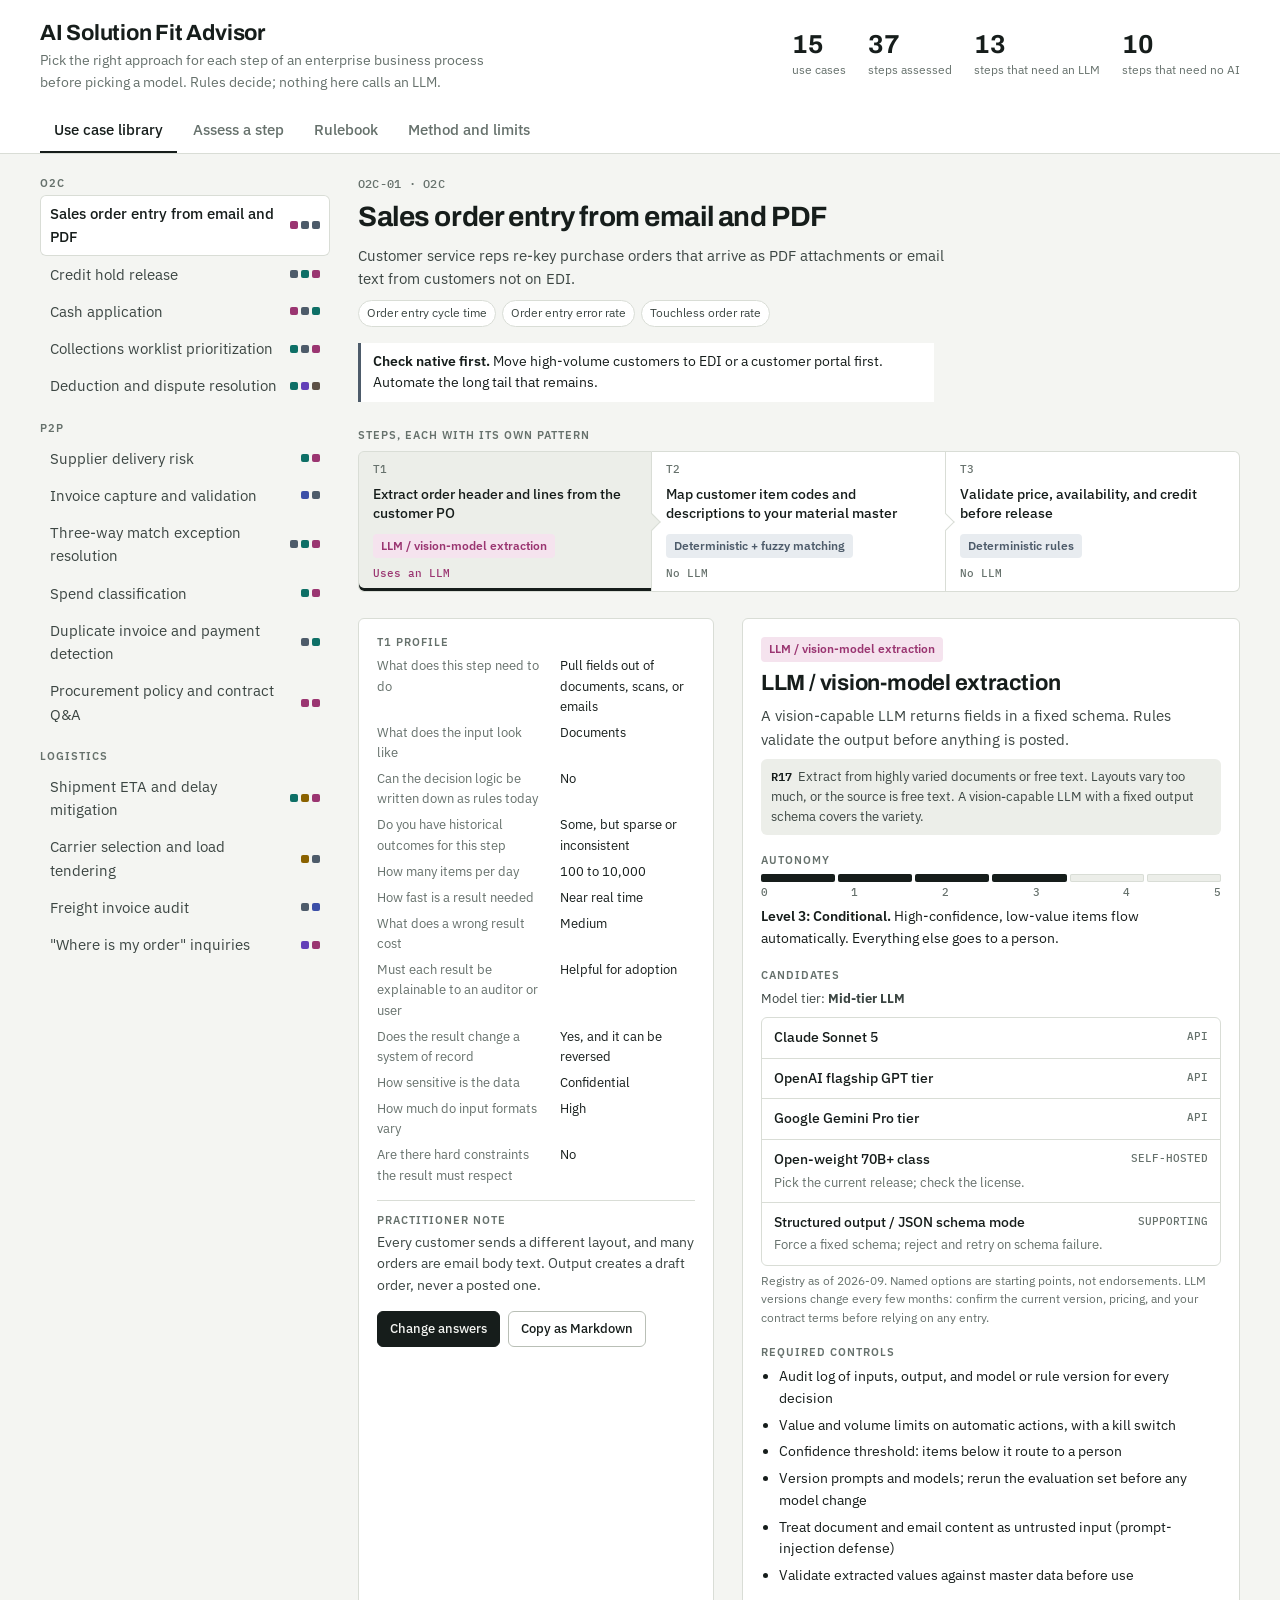
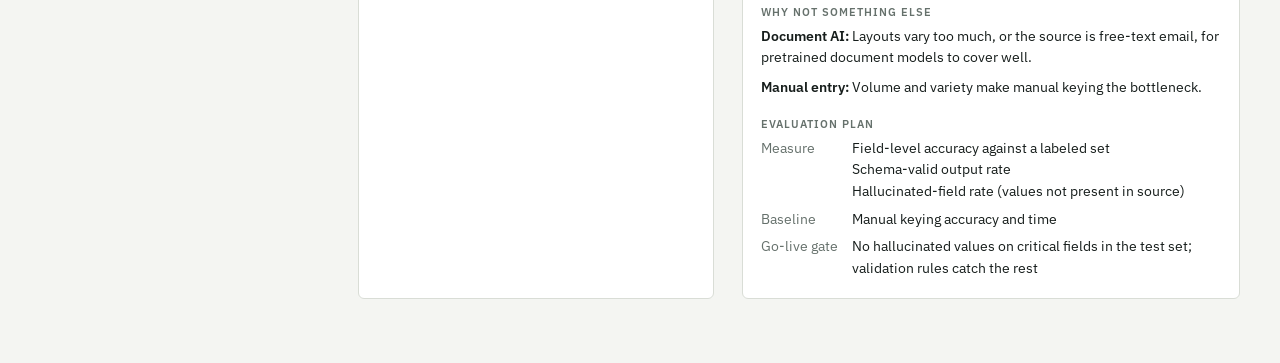
==== commit 58b3d404: "Reframe as enterprise business processes; publish round 2 experiment results - Tool header, README, " ====
--- a/index.html
+++ b/index.html
@@ -3,7 +3,7 @@
 <head>
 <meta charset="utf-8">
 <meta name="viewport" content="width=device-width, initial-scale=1, viewport-fit=cover">
-<meta name="description" content="Recommends the right AI approach, or no AI, for each step of an ERP and supply chain use case: rules, ML, optimization, document AI, LLMs, or agents.">
+<meta name="description" content="Recommends the right AI approach, or no AI, for each step of an enterprise business process: rules, ML, optimization, document AI, LLMs, or agents.">
 <title>AI Solution Fit Advisor</title>
 <link rel="preconnect" href="https://fonts.googleapis.com"><link rel="preconnect" href="https://fonts.gstatic.com" crossorigin><link rel="stylesheet" href="https://fonts.googleapis.com/css2?family=Archivo:wght@600;700&family=IBM+Plex+Mono:wght@500;600&family=IBM+Plex+Sans:wght@400;500;600&display=swap">
 <style>
@@ -272,7 +272,7 @@
     <div class="top-inner">
       <div class="brand">
         <h1>AI Solution Fit Advisor</h1>
-        <p>Pick the right approach for each step of an ERP or supply chain use case before picking a model. Rules decide; nothing here calls an LLM.</p>
+        <p>Pick the right approach for each step of an enterprise business process before picking a model. Rules decide; nothing here calls an LLM.</p>
       </div>
       <div class="headline" aria-label="Library summary">
         <div class="hstat"><b id="stat-uc">0</b><span>use cases</span></div>
@@ -343,7 +343,7 @@
   <section class="view" id="view-about" role="tabpanel" aria-labelledby="tab-about" hidden>
     <div class="prose">
       <h2>What this is</h2>
-      <p>A decision aid for AI architects, SI practices, and presales teams. It breaks an enterprise use case into steps and recommends a solution pattern for each: rules, matching, tabular ML, forecasting, optimization, document AI, LLM patterns, agents, or keeping a person in charge.</p>
+      <p>A decision aid for AI architects, SI practices, and presales teams. It breaks an enterprise business process into steps and recommends a solution pattern for each: rules, matching, tabular ML, forecasting, optimization, document AI, LLM patterns, agents, or keeping a person in charge.</p>
       <p>Most use cases turn out to be mixed. A credit hold release process is a rule, a risk model, and an optional LLM summary, not "an AI agent for credit".</p>
       <h2>How it decides</h2>
       <ul>
@@ -797,6 +797,13 @@
   if (hit) current = { uc: hit, task: 0 };
   renderNav(); renderUseCase();
   if (VIEWS.indexOf(h) !== -1 && h !== "library") showView(h);
+
+  window.addEventListener("hashchange", function () {
+    var k = (location.hash || "").slice(1).toLowerCase();
+    var u = D.useCases.filter(function (x) { return slug(x.id) === k; })[0];
+    if (u && u !== current.uc) { selectUseCase(u.id); showView("library"); }
+    else if (VIEWS.indexOf(k) !== -1) showView(k);
+  });
 })();
 
 </script>
